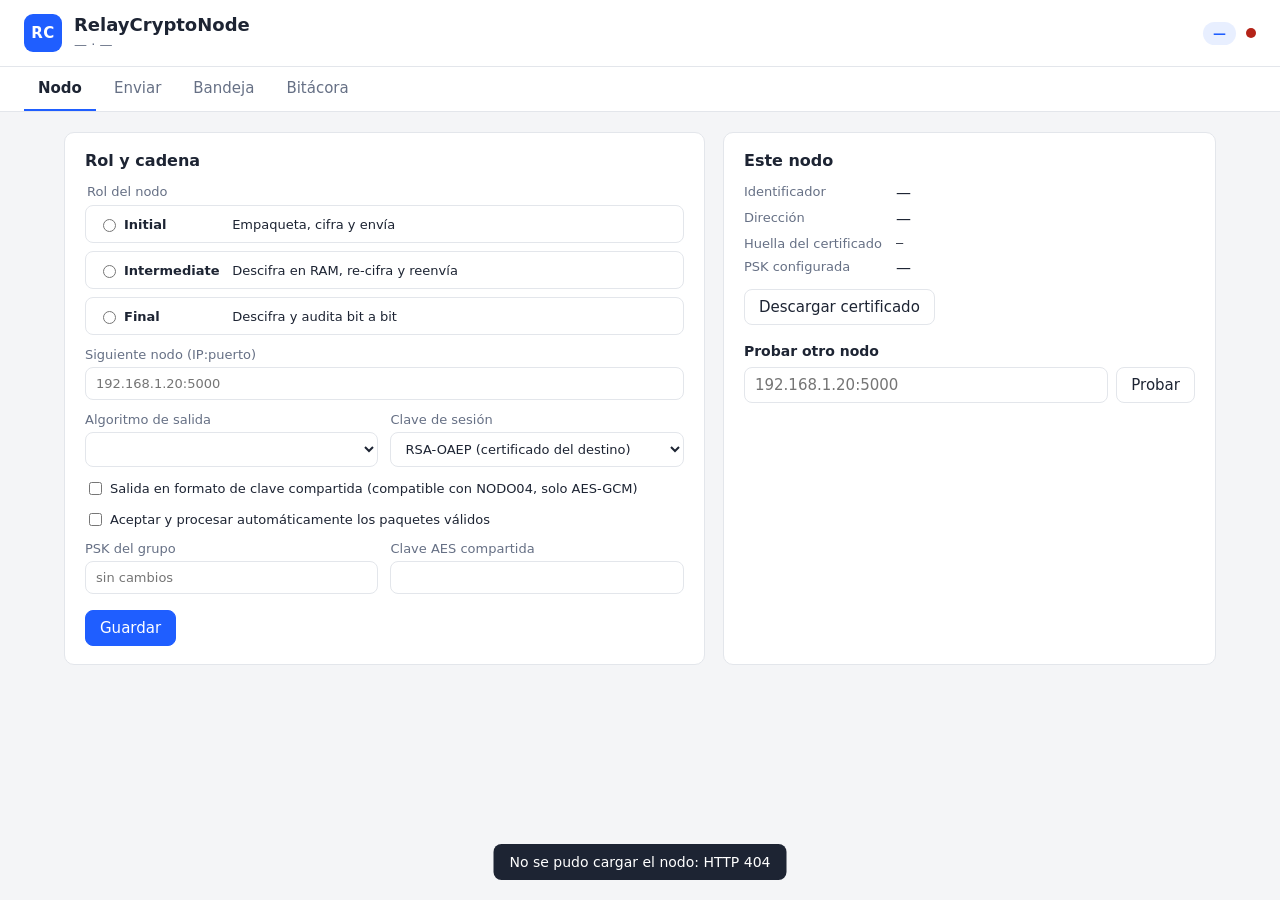
==== src/RelayCryptoNode.WebHost/wwwroot/index.html @ bfd6ceac "WebHost: API REST, panel web y configuración del NODO06 - Endpoints de estado, certificado, recepció" ====
<!DOCTYPE html>
<html lang="es">
<head>
  <meta charset="utf-8">
  <meta name="viewport" content="width=device-width, initial-scale=1">
  <title>RelayCryptoNode</title>
  <link rel="icon" href="data:,">
  <link rel="stylesheet" href="css/app.css">
  <script src="js/app.js" type="module"></script>
</head>
<body>
  <header class="topbar">
    <div class="brand">
      <span class="brand-mark" aria-hidden="true">RC</span>
      <div>
        <h1>RelayCryptoNode</h1>
        <p class="sub"><span id="hdrNode">—</span> · <span id="hdrEndpoint">—</span></p>
      </div>
    </div>
    <div class="status">
      <span id="hdrRole" class="pill">—</span>
      <span id="hdrLive" class="dot" title="Conexión en vivo"></span>
    </div>
  </header>

  <nav class="tabs" aria-label="Secciones">
    <button class="tab is-active" data-view="nodo" type="button">Nodo</button>
    <button class="tab" data-view="enviar" type="button">Enviar</button>
    <button class="tab" data-view="bandeja" type="button">Bandeja <span id="pendingCount" class="count hidden">0</span></button>
    <button class="tab" data-view="bitacora" type="button">Bitácora</button>
  </nav>

  <main>
    <section id="view-nodo" class="view is-active">
      <div class="grid">
        <article class="card">
          <h2>Rol y cadena</h2>
          <form id="configForm" class="form">
            <fieldset class="roles">
              <legend>Rol del nodo</legend>
              <label class="role"><input type="radio" name="role" value="Initial"><span><b>Initial</b> Empaqueta, cifra y envía</span></label>
              <label class="role"><input type="radio" name="role" value="Intermediate"><span><b>Intermediate</b> Descifra en RAM, re-cifra y reenvía</span></label>
              <label class="role"><input type="radio" name="role" value="Final"><span><b>Final</b> Descifra y audita bit a bit</span></label>
            </fieldset>
            <label>Siguiente nodo (IP:puerto)
              <input id="cfgNext" name="nextNodeEndpoint" placeholder="192.168.1.20:5000" autocomplete="off">
            </label>
            <div class="row">
              <label>Algoritmo de salida
                <select id="cfgAlgorithm" name="outgoingAlgorithmCode"></select>
              </label>
              <label>Clave de sesión
                <select id="cfgKeyExchange" name="keyExchange">
                  <option value="RsaOaepSha256">RSA-OAEP (certificado del destino)</option>
                  <option value="PreSharedKey">PSK del grupo</option>
                </select>
              </label>
            </div>
            <label class="check"><input type="checkbox" id="cfgShared" name="sharedKeyFormat"> Salida en formato de clave compartida (compatible con NODO04, solo AES-GCM)</label>
            <label class="check"><input type="checkbox" id="cfgAuto" name="autoProcess"> Aceptar y procesar automáticamente los paquetes válidos</label>
            <div class="row">
              <label>PSK del grupo
                <input id="cfgPsk" type="password" placeholder="sin cambios" autocomplete="new-password">
              </label>
              <label>Clave AES compartida
                <input id="cfgAesKey" autocomplete="off">
              </label>
            </div>
            <div class="actions">
              <button class="btn primary" type="submit">Guardar</button>
              <span id="cfgMsg" class="hint"></span>
            </div>
          </form>
        </article>

        <article class="card">
          <h2>Este nodo</h2>
          <dl class="facts">
            <dt>Identificador</dt><dd id="facNode">—</dd>
            <dt>Dirección</dt><dd id="facEndpoint">—</dd>
            <dt>Huella del certificado</dt><dd id="facThumb" class="mono small">—</dd>
            <dt>PSK configurada</dt><dd id="facPsk">—</dd>
          </dl>
          <div class="actions">
            <a class="btn" href="/api/certificate" download="certificado.pem">Descargar certificado</a>
          </div>
          <h3>Probar otro nodo</h3>
          <form id="pingForm" class="inline">
            <input id="pingUrl" placeholder="192.168.1.20:5000" autocomplete="off">
            <button class="btn" type="submit">Probar</button>
          </form>
          <pre id="pingOut" class="out hidden"></pre>
        </article>
      </div>
    </section>

    <section id="view-enviar" class="view">
      <article class="card narrow">
        <h2>Enviar paquete</h2>
        <form id="emitForm" class="form">
          <label>Destino (IP:puerto)
            <input name="destination" id="emitDest" placeholder="192.168.1.20:5000" autocomplete="off" required>
          </label>
          <div class="row">
            <label>Algoritmo
              <select name="algorithm" id="emitAlgorithm"></select>
            </label>
            <label>Clave de sesión
              <select name="keyExchange" id="emitKey">
                <option value="RsaOaepSha256">RSA-OAEP (certificado del destino)</option>
                <option value="PreSharedKey">PSK del grupo</option>
                <option value="SharedKey">Clave compartida (NODO04, AES-GCM)</option>
              </select>
            </label>
          </div>
          <label>Archivos
            <input type="file" name="files" id="emitFiles" multiple>
          </label>
          <label>O un mensaje de texto
            <textarea name="text" id="emitText" rows="4" placeholder="Escribe el mensaje…"></textarea>
          </label>
          <div class="actions">
            <button class="btn primary" type="submit" id="emitBtn">Cifrar y enviar</button>
            <span id="emitMsg" class="hint"></span>
          </div>
        </form>
        <div id="emitResult" class="result hidden"></div>
      </article>
    </section>

    <section id="view-bandeja" class="view">
      <article class="card">
        <div class="card-head">
          <h2>Bandeja de solicitudes</h2>
          <select id="inboxFilter" aria-label="Filtrar por estado">
            <option value="">Todas</option>
            <option value="Pending">Pendientes</option>
            <option value="Relayed">Reenviadas</option>
            <option value="Audited">Auditadas</option>
            <option value="Rejected">Rechazadas</option>
            <option value="Failed">Fallidas</option>
          </select>
        </div>
        <div class="table-wrap">
          <table class="table">
            <thead>
              <tr><th>Recibido</th><th>Origen</th><th>Algoritmo</th><th>Archivo</th><th>Estado</th><th></th></tr>
            </thead>
            <tbody id="inboxBody"></tbody>
          </table>
        </div>
        <p id="inboxEmpty" class="empty hidden">No hay solicitudes.</p>
      </article>
      <article id="detail" class="card hidden"></article>
    </section>

    <section id="view-bitacora" class="view">
      <article class="card">
        <h2>Bitácora en vivo</h2>
        <ul id="logList" class="log"></ul>
      </article>
    </section>
  </main>

  <div id="toast" class="toast" role="status" aria-live="polite"></div>
</body>
</html>
---- src/RelayCryptoNode.WebHost/wwwroot/css/app.css ----
:root {
  --bg: #f4f5f7;
  --card: #ffffff;
  --ink: #1d2433;
  --muted: #667085;
  --line: #e3e6eb;
  --brand: #1f5eff;
  --brand-ink: #ffffff;
  --ok: #16794c;
  --ok-bg: #e5f4ec;
  --warn: #9a6200;
  --warn-bg: #fdf1dc;
  --bad: #b42318;
  --bad-bg: #fde8e6;
  --info-bg: #e8efff;
  --radius: 10px;
  font-family: "Segoe UI", system-ui, -apple-system, Roboto, Arial, sans-serif;
  color: var(--ink);
  background: var(--bg);
}

* { box-sizing: border-box; }
body { margin: 0; font-size: 15px; }
h1, h2, h3 { margin: 0; }
h1 { font-size: 18px; }
h2 { font-size: 16px; margin-bottom: 14px; }
h3 { font-size: 14px; margin: 18px 0 8px; }

.topbar {
  display: flex; justify-content: space-between; align-items: center;
  padding: 14px 24px; background: var(--card); border-bottom: 1px solid var(--line);
}
.brand { display: flex; gap: 12px; align-items: center; }
.brand-mark {
  width: 38px; height: 38px; border-radius: 9px; display: grid; place-items: center;
  background: var(--brand); color: var(--brand-ink); font-weight: 700; letter-spacing: .5px;
}
.sub { margin: 2px 0 0; color: var(--muted); font-size: 13px; }
.status { display: flex; gap: 10px; align-items: center; }
.pill { padding: 4px 10px; border-radius: 999px; background: var(--info-bg); color: var(--brand); font-size: 13px; font-weight: 600; }
.dot { width: 10px; height: 10px; border-radius: 50%; background: var(--bad); }
.dot.on { background: var(--ok); }

.tabs { display: flex; gap: 4px; padding: 0 24px; background: var(--card); border-bottom: 1px solid var(--line); overflow-x: auto; }
.tab {
  border: 0; background: none; padding: 12px 14px; font: inherit; color: var(--muted);
  border-bottom: 2px solid transparent; cursor: pointer; white-space: nowrap;
}
.tab.is-active { color: var(--ink); border-bottom-color: var(--brand); font-weight: 600; }
.count { display: inline-block; min-width: 20px; padding: 0 6px; border-radius: 999px; background: var(--bad); color: #fff; font-size: 12px; text-align: center; }

main { padding: 20px 24px 40px; max-width: 1200px; margin: 0 auto; }
.view { display: none; }
.view.is-active { display: block; }
.grid { display: grid; grid-template-columns: 1.3fr 1fr; gap: 18px; }
.card { background: var(--card); border: 1px solid var(--line); border-radius: var(--radius); padding: 18px 20px; margin-bottom: 18px; }
.card.narrow { max-width: 720px; }
.card-head { display: flex; justify-content: space-between; align-items: center; margin-bottom: 12px; }
.card-head h2 { margin: 0; }

.form { display: grid; gap: 12px; }
.form label { display: grid; gap: 5px; font-size: 13px; color: var(--muted); }
.row { display: grid; grid-template-columns: 1fr 1fr; gap: 12px; }
input, select, textarea {
  font: inherit; color: var(--ink); padding: 8px 10px; border: 1px solid var(--line); border-radius: 8px; background: #fff; width: 100%;
}
input:focus, select:focus, textarea:focus { outline: 2px solid #c9d7ff; border-color: var(--brand); }
.check { display: flex !important; grid-template-columns: none; align-items: center; gap: 8px; color: var(--ink) !important; }
.check input { width: auto; }
.roles { border: 0; padding: 0; margin: 0; display: grid; gap: 8px; }
.roles legend { font-size: 13px; color: var(--muted); margin-bottom: 6px; }
.role { display: flex !important; align-items: center; gap: 10px; padding: 10px 12px; border: 1px solid var(--line); border-radius: 8px; color: var(--ink) !important; cursor: pointer; }
.role input { width: auto; }
.role b { display: inline-block; min-width: 104px; }
.role:has(input:checked) { border-color: var(--brand); background: var(--info-bg); }

.actions { display: flex; align-items: center; gap: 12px; margin-top: 4px; }
.btn {
  display: inline-flex; align-items: center; justify-content: center; padding: 8px 14px; border-radius: 8px;
  border: 1px solid var(--line); background: #fff; color: var(--ink); font: inherit; cursor: pointer; text-decoration: none;
}
.btn:hover { border-color: #c4cad4; }
.btn.primary { background: var(--brand); border-color: var(--brand); color: var(--brand-ink); }
.btn.small { padding: 4px 10px; font-size: 13px; }
.btn.danger { color: var(--bad); }
.btn[disabled] { opacity: .6; cursor: default; }
.hint { color: var(--muted); font-size: 13px; }
.inline { display: flex; gap: 8px; }

.facts { display: grid; grid-template-columns: auto 1fr; gap: 8px 14px; margin: 0 0 12px; }
.facts dt { color: var(--muted); font-size: 13px; }
.facts dd { margin: 0; word-break: break-all; }
.mono { font-family: Consolas, "Cascadia Mono", monospace; }
.small { font-size: 12px; }
.out { background: #0f172a; color: #d1e4ff; padding: 10px 12px; border-radius: 8px; font-size: 12px; overflow: auto; max-height: 200px; }

.table-wrap { overflow-x: auto; }
.table { width: 100%; border-collapse: collapse; font-size: 14px; }
.table th { text-align: left; color: var(--muted); font-weight: 500; font-size: 12px; padding: 8px; border-bottom: 1px solid var(--line); }
.table td { padding: 10px 8px; border-bottom: 1px solid var(--line); vertical-align: middle; }
.table tr:hover td { background: #fafbfc; }
.badge { display: inline-block; padding: 2px 8px; border-radius: 999px; font-size: 12px; font-weight: 600; }
.badge.Pending { background: var(--warn-bg); color: var(--warn); }
.badge.Accepted, .badge.Relayed { background: var(--info-bg); color: var(--brand); }
.badge.Audited { background: var(--ok-bg); color: var(--ok); }
.badge.Rejected, .badge.Failed { background: var(--bad-bg); color: var(--bad); }
.empty { color: var(--muted); text-align: center; padding: 24px; }

.result { margin-top: 16px; padding: 14px; border-radius: 8px; border: 1px solid var(--line); }
.result.ok { background: var(--ok-bg); border-color: #b9e1cb; }
.result.bad { background: var(--bad-bg); border-color: #f5c2bd; }
.kv { display: grid; grid-template-columns: auto 1fr; gap: 6px 12px; font-size: 13px; }
.kv span:nth-child(odd) { color: var(--muted); }
.kv span:nth-child(even) { word-break: break-all; }

.audit-ok { color: var(--ok); font-weight: 600; }
.audit-bad { color: var(--bad); font-weight: 600; }
.files { list-style: none; padding: 0; margin: 8px 0 0; display: grid; gap: 6px; }
.files li { display: flex; justify-content: space-between; gap: 10px; padding: 8px 10px; border: 1px solid var(--line); border-radius: 8px; font-size: 13px; }

.log { list-style: none; padding: 0; margin: 0; display: grid; gap: 6px; }
.log li { display: grid; grid-template-columns: 90px 1fr; gap: 10px; padding: 8px 10px; border-left: 3px solid var(--line); background: #fafbfc; font-size: 13px; }
.log li.good { border-left-color: var(--ok); }
.log li.bad { border-left-color: var(--bad); }
.log li.info { border-left-color: var(--brand); }
.log time { color: var(--muted); }

.toast {
  position: fixed; bottom: 20px; left: 50%; transform: translateX(-50%) translateY(20px); opacity: 0;
  background: var(--ink); color: #fff; padding: 10px 16px; border-radius: 8px; font-size: 14px; transition: .2s; pointer-events: none; max-width: 90vw;
}
.toast.show { opacity: 1; transform: translateX(-50%) translateY(0); }
.hidden { display: none !important; }

@media (max-width: 820px) {
  .grid, .row { grid-template-columns: 1fr; }
  main { padding: 14px; }
  .topbar, .tabs { padding-left: 14px; padding-right: 14px; }
}
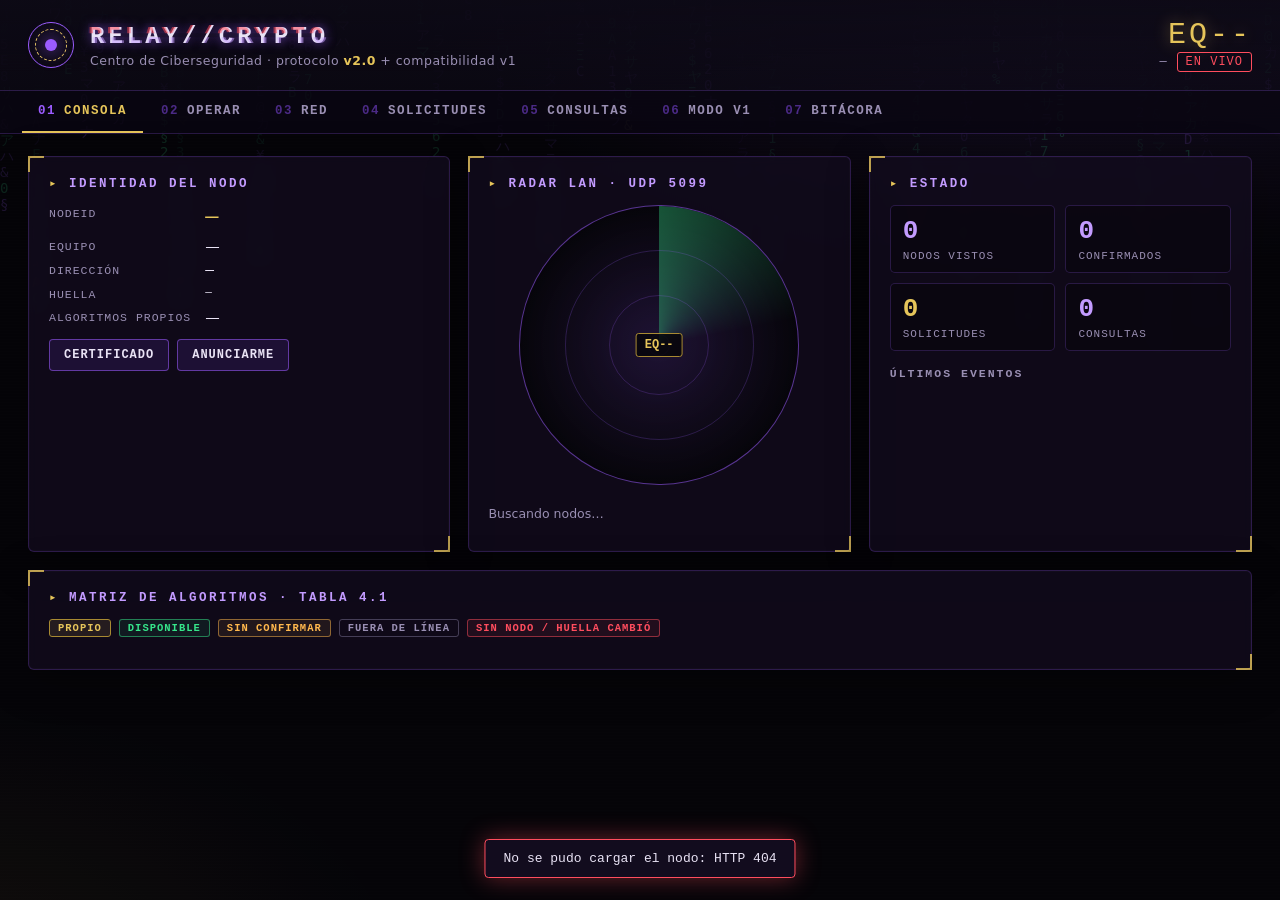
==== commit 52ba2c54: "feat(ui): interfaz nueva estilo película Panel en negro, morado, dorado, verde y rojo: consola con r" ====
--- a/src/RelayCryptoNode.WebHost/wwwroot/index.html
+++ b/src/RelayCryptoNode.WebHost/wwwroot/index.html
@@ -3,164 +3,272 @@
 <head>
   <meta charset="utf-8">
   <meta name="viewport" content="width=device-width, initial-scale=1">
-  <title>RelayCryptoNode</title>
+  <title>RELAY//CRYPTO · Nodo</title>
   <link rel="icon" href="data:,">
   <link rel="stylesheet" href="css/app.css">
   <script src="js/app.js" type="module"></script>
 </head>
 <body>
-  <header class="topbar">
+  <canvas id="rain" class="rain" aria-hidden="true"></canvas>
+  <div class="scanlines" aria-hidden="true"></div>
+
+  <header class="hud">
     <div class="brand">
-      <span class="brand-mark" aria-hidden="true">RC</span>
+      <div class="sigil" aria-hidden="true"><span></span><span></span><span></span></div>
       <div>
-        <h1>RelayCryptoNode</h1>
-        <p class="sub"><span id="hdrNode">—</span> · <span id="hdrEndpoint">—</span></p>
+        <h1 class="glitch" data-text="RELAY//CRYPTO">RELAY//CRYPTO</h1>
+        <p class="tagline">Centro de Ciberseguridad · protocolo <b>v2.0</b> + compatibilidad v1</p>
       </div>
     </div>
-    <div class="status">
-      <span id="hdrRole" class="pill">—</span>
-      <span id="hdrLive" class="dot" title="Conexión en vivo"></span>
+    <div class="ident">
+      <div class="ident-id" id="hdrNode">EQ--</div>
+      <div class="ident-meta"><span id="hdrAddr">—</span><span class="live" id="hdrLive">EN VIVO</span></div>
     </div>
   </header>
 
   <nav class="tabs" aria-label="Secciones">
-    <button class="tab is-active" data-view="nodo" type="button">Nodo</button>
-    <button class="tab" data-view="enviar" type="button">Enviar</button>
-    <button class="tab" data-view="bandeja" type="button">Bandeja <span id="pendingCount" class="count hidden">0</span></button>
-    <button class="tab" data-view="bitacora" type="button">Bitácora</button>
+    <button class="tab is-active" data-view="consola" type="button"><i>01</i>Consola</button>
+    <button class="tab" data-view="operar" type="button"><i>02</i>Operar</button>
+    <button class="tab" data-view="red" type="button"><i>03</i>Red</button>
+    <button class="tab" data-view="solicitudes" type="button"><i>04</i>Solicitudes <b id="badgeSol" class="badge hidden">0</b></button>
+    <button class="tab" data-view="consultas" type="button"><i>05</i>Consultas</button>
+    <button class="tab" data-view="v1" type="button"><i>06</i>Modo v1</button>
+    <button class="tab" data-view="bitacora" type="button"><i>07</i>Bitácora</button>
   </nav>
 
   <main>
-    <section id="view-nodo" class="view is-active">
-      <div class="grid">
-        <article class="card">
-          <h2>Rol y cadena</h2>
-          <form id="configForm" class="form">
-            <fieldset class="roles">
-              <legend>Rol del nodo</legend>
-              <label class="role"><input type="radio" name="role" value="Initial"><span><b>Initial</b> Empaqueta, cifra y envía</span></label>
-              <label class="role"><input type="radio" name="role" value="Intermediate"><span><b>Intermediate</b> Descifra en RAM, re-cifra y reenvía</span></label>
-              <label class="role"><input type="radio" name="role" value="Final"><span><b>Final</b> Descifra y audita bit a bit</span></label>
+    <!-- 01 CONSOLA -->
+    <section id="view-consola" class="view is-active">
+      <div class="grid-3">
+        <article class="panel">
+          <h2 class="ptitle">Identidad del nodo</h2>
+          <dl class="kv">
+            <dt>nodeId</dt><dd id="idNode" class="gold mono big">—</dd>
+            <dt>Equipo</dt><dd id="idTeam">—</dd>
+            <dt>Dirección</dt><dd id="idAddr" class="mono">—</dd>
+            <dt>Huella</dt><dd id="idThumb" class="mono tiny">—</dd>
+            <dt>Algoritmos propios</dt><dd id="idAlgos">—</dd>
+          </dl>
+          <div class="row-actions">
+            <a class="btn" href="/api/certificate" download="certificado.pem">Certificado</a>
+            <button class="btn" id="btnAnnounce" type="button">Anunciarme</button>
+          </div>
+        </article>
+        <article class="panel radar-panel">
+          <h2 class="ptitle">Radar LAN · UDP 5099</h2>
+          <div class="radar" id="radar">
+            <div class="sweep"></div>
+            <div class="ring r1"></div><div class="ring r2"></div><div class="ring r3"></div>
+            <div class="center" id="radarSelf">EQ--</div>
+          </div>
+          <p class="muted small" id="radarInfo">Buscando nodos…</p>
+        </article>
+        <article class="panel">
+          <h2 class="ptitle">Estado</h2>
+          <div class="stats">
+            <div class="stat"><span id="stNodes">0</span><small>nodos vistos</small></div>
+            <div class="stat"><span id="stTrusted">0</span><small>confirmados</small></div>
+            <div class="stat warn"><span id="stPending">0</span><small>solicitudes</small></div>
+            <div class="stat"><span id="stConsultas">0</span><small>consultas</small></div>
+          </div>
+          <h3 class="sub">Últimos eventos</h3>
+          <ul class="mini-log" id="miniLog"></ul>
+        </article>
+      </div>
+      <article class="panel">
+        <h2 class="ptitle">Matriz de algoritmos · tabla 4.1</h2>
+        <div class="legend">
+          <span class="tag local">propio</span><span class="tag ok">disponible</span><span class="tag warn">sin confirmar</span>
+          <span class="tag off">fuera de línea</span><span class="tag bad">sin nodo / huella cambió</span>
+        </div>
+        <div class="algo-grid" id="algoGrid"></div>
+      </article>
+    </section>
+
+    <!-- 02 OPERAR -->
+    <section id="view-operar" class="view">
+      <div class="grid-2">
+        <article class="panel">
+          <h2 class="ptitle">Operación forward</h2>
+          <form id="fwdForm" class="form">
+            <label>Algoritmo
+              <select id="fwdAlgo" name="algorithmCode"></select>
+            </label>
+            <p class="hint" id="fwdOwner">—</p>
+            <div class="seg" role="radiogroup" aria-label="Tipo de entrada">
+              <label><input type="radio" name="inputKind" value="text" checked><span>Texto</span></label>
+              <label><input type="radio" name="inputKind" value="file"><span>Archivo / imagen</span></label>
+            </div>
+            <label id="fwdTextWrap">Mensaje
+              <textarea id="fwdText" rows="4" placeholder="Escribe el mensaje a procesar…"></textarea>
+            </label>
+            <label id="fwdFileWrap" class="hidden">Archivo
+              <input type="file" id="fwdFile">
+            </label>
+            <div id="coverWrap" class="hidden">
+              <label>Imagen portadora (PNG o BMP)
+                <input type="file" id="fwdCover" accept=".png,.bmp,image/png,image/bmp">
+              </label>
+              <label class="check"><input type="checkbox" id="fwdAutoCover" checked> Generar portadora automática si no eliges una</label>
+            </div>
+            <fieldset class="params">
+              <legend>Parámetros públicos</legend>
+              <div id="fwdOptions"></div>
             </fieldset>
+            <fieldset class="params secret">
+              <legend>Secretos <small>(viajan en sobre CC-ENV-1)</small></legend>
+              <div id="fwdSecrets"></div>
+            </fieldset>
+            <div class="row-actions">
+              <button class="btn primary" type="submit" id="fwdBtn">Ejecutar forward</button>
+            </div>
+          </form>
+        </article>
+        <article class="panel">
+          <h2 class="ptitle">Resultado</h2>
+          <div id="fwdResult" class="result empty">Sin operaciones todavía.</div>
+        </article>
+      </div>
+    </section>
+
+    <!-- 03 RED -->
+    <section id="view-red" class="view">
+      <article class="panel">
+        <div class="phead">
+          <h2 class="ptitle">Directorio de nodos</h2>
+          <div class="row-actions">
+            <button class="btn" id="btnScan" type="button">Buscar nodos (escaneo HTTP)</button>
+            <button class="btn" id="btnAnnounce2" type="button">Anunciarme</button>
+          </div>
+        </div>
+        <form id="manualForm" class="inline">
+          <input id="manIp" placeholder="IP (192.168.1.21)" autocomplete="off" required>
+          <input id="manPort" placeholder="Puerto (5001)" inputmode="numeric" autocomplete="off">
+          <button class="btn" type="submit">Alta manual</button>
+        </form>
+        <div class="table-wrap">
+          <table class="table">
+            <thead><tr><th>Nodo</th><th>Dirección</th><th>Algoritmos</th><th>Origen</th><th>Estado</th><th>Huella</th><th></th></tr></thead>
+            <tbody id="dirBody"></tbody>
+          </table>
+        </div>
+        <p class="empty hidden" id="dirEmpty">Aún no hay nodos. Espera un anuncio UDP, escanea o da de alta uno manual.</p>
+      </article>
+    </section>
+
+    <!-- 04 SOLICITUDES -->
+    <section id="view-solicitudes" class="view">
+      <article class="panel">
+        <h2 class="ptitle">Bandeja · Solicitudes</h2>
+        <div class="table-wrap">
+          <table class="table">
+            <thead><tr><th>Recibido</th><th>Origen</th><th>Paquete</th><th>Algoritmo</th><th>Validación</th><th>Estado</th><th></th></tr></thead>
+            <tbody id="solBody"></tbody>
+          </table>
+        </div>
+        <p class="empty hidden" id="solEmpty">No hay solicitudes.</p>
+      </article>
+    </section>
+
+    <!-- 05 CONSULTAS -->
+    <section id="view-consultas" class="view">
+      <article class="panel">
+        <div class="phead">
+          <h2 class="ptitle">Consultas</h2>
+          <form id="importForm" class="inline">
+            <input type="file" id="importFile" accept=".zip">
+            <button class="btn" type="submit">Importar .zip</button>
+          </form>
+        </div>
+        <div class="table-wrap">
+          <table class="table">
+            <thead><tr><th>Fecha</th><th>Origen</th><th>Paquete</th><th>Algoritmo</th><th>Productor</th><th>Nota</th><th></th></tr></thead>
+            <tbody id="conBody"></tbody>
+          </table>
+        </div>
+        <p class="empty hidden" id="conEmpty">No hay consultas.</p>
+      </article>
+    </section>
+
+    <!-- 06 MODO V1 -->
+    <section id="view-v1" class="view">
+      <div class="grid-2">
+        <article class="panel">
+          <h2 class="ptitle">Cadena v1 · rol</h2>
+          <p class="muted small">Formato anterior (NODO04 y contrato de RelayCryptoNode). Escucha también en el puerto 5000.</p>
+          <form id="v1Config" class="form">
+            <div class="seg" role="radiogroup" aria-label="Rol">
+              <label><input type="radio" name="role" value="Initial"><span>Initial</span></label>
+              <label><input type="radio" name="role" value="Intermediate"><span>Intermediate</span></label>
+              <label><input type="radio" name="role" value="Final"><span>Final</span></label>
+            </div>
             <label>Siguiente nodo (IP:puerto)
-              <input id="cfgNext" name="nextNodeEndpoint" placeholder="192.168.1.20:5000" autocomplete="off">
-            </label>
-            <div class="row">
-              <label>Algoritmo de salida
-                <select id="cfgAlgorithm" name="outgoingAlgorithmCode"></select>
-              </label>
+              <input id="v1Next" placeholder="192.168.1.20:5000" autocomplete="off">
+            </label>
+            <div class="row2">
+              <label>Algoritmo de salida <select id="v1Algo"></select></label>
               <label>Clave de sesión
-                <select id="cfgKeyExchange" name="keyExchange">
-                  <option value="RsaOaepSha256">RSA-OAEP (certificado del destino)</option>
+                <select id="v1Key">
+                  <option value="RsaOaepSha256">RSA-OAEP (certificado)</option>
                   <option value="PreSharedKey">PSK del grupo</option>
                 </select>
               </label>
             </div>
-            <label class="check"><input type="checkbox" id="cfgShared" name="sharedKeyFormat"> Salida en formato de clave compartida (compatible con NODO04, solo AES-GCM)</label>
-            <label class="check"><input type="checkbox" id="cfgAuto" name="autoProcess"> Aceptar y procesar automáticamente los paquetes válidos</label>
-            <div class="row">
-              <label>PSK del grupo
-                <input id="cfgPsk" type="password" placeholder="sin cambios" autocomplete="new-password">
+            <label class="check"><input type="checkbox" id="v1Shared"> Salida en clave compartida (NODO04, AES-GCM)</label>
+            <label class="check"><input type="checkbox" id="v1Auto"> Procesar automáticamente lo que llegue</label>
+            <div class="row2">
+              <label>PSK del grupo <input id="v1Psk" type="password" placeholder="sin cambios" autocomplete="new-password"></label>
+              <label>Clave AES compartida <input id="v1Aes" autocomplete="off"></label>
+            </div>
+            <div class="row-actions"><button class="btn primary" type="submit">Guardar</button><span class="hint" id="v1Msg"></span></div>
+          </form>
+        </article>
+        <article class="panel">
+          <h2 class="ptitle">Enviar en formato v1</h2>
+          <form id="v1Emit" class="form">
+            <label>Destino (IP:puerto) <input name="destination" id="v1Dest" placeholder="192.168.1.20:5000" required autocomplete="off"></label>
+            <div class="row2">
+              <label>Algoritmo <select name="algorithm" id="v1EmitAlgo"></select></label>
+              <label>Clave
+                <select name="keyExchange">
+                  <option value="RsaOaepSha256">RSA-OAEP</option>
+                  <option value="PreSharedKey">PSK del grupo</option>
+                  <option value="SharedKey">Clave compartida (NODO04)</option>
+                </select>
               </label>
-              <label>Clave AES compartida
-                <input id="cfgAesKey" autocomplete="off">
-              </label>
-            </div>
-            <div class="actions">
-              <button class="btn primary" type="submit">Guardar</button>
-              <span id="cfgMsg" class="hint"></span>
-            </div>
-          </form>
-        </article>
-
-        <article class="card">
-          <h2>Este nodo</h2>
-          <dl class="facts">
-            <dt>Identificador</dt><dd id="facNode">—</dd>
-            <dt>Dirección</dt><dd id="facEndpoint">—</dd>
-            <dt>Huella del certificado</dt><dd id="facThumb" class="mono small">—</dd>
-            <dt>PSK configurada</dt><dd id="facPsk">—</dd>
-          </dl>
-          <div class="actions">
-            <a class="btn" href="/api/certificate" download="certificado.pem">Descargar certificado</a>
-          </div>
-          <h3>Probar otro nodo</h3>
-          <form id="pingForm" class="inline">
-            <input id="pingUrl" placeholder="192.168.1.20:5000" autocomplete="off">
-            <button class="btn" type="submit">Probar</button>
-          </form>
-          <pre id="pingOut" class="out hidden"></pre>
-        </article>
-      </div>
-    </section>
-
-    <section id="view-enviar" class="view">
-      <article class="card narrow">
-        <h2>Enviar paquete</h2>
-        <form id="emitForm" class="form">
-          <label>Destino (IP:puerto)
-            <input name="destination" id="emitDest" placeholder="192.168.1.20:5000" autocomplete="off" required>
-          </label>
-          <div class="row">
-            <label>Algoritmo
-              <select name="algorithm" id="emitAlgorithm"></select>
-            </label>
-            <label>Clave de sesión
-              <select name="keyExchange" id="emitKey">
-                <option value="RsaOaepSha256">RSA-OAEP (certificado del destino)</option>
-                <option value="PreSharedKey">PSK del grupo</option>
-                <option value="SharedKey">Clave compartida (NODO04, AES-GCM)</option>
-              </select>
-            </label>
-          </div>
-          <label>Archivos
-            <input type="file" name="files" id="emitFiles" multiple>
-          </label>
-          <label>O un mensaje de texto
-            <textarea name="text" id="emitText" rows="4" placeholder="Escribe el mensaje…"></textarea>
-          </label>
-          <div class="actions">
-            <button class="btn primary" type="submit" id="emitBtn">Cifrar y enviar</button>
-            <span id="emitMsg" class="hint"></span>
-          </div>
-        </form>
-        <div id="emitResult" class="result hidden"></div>
-      </article>
-    </section>
-
-    <section id="view-bandeja" class="view">
-      <article class="card">
-        <div class="card-head">
-          <h2>Bandeja de solicitudes</h2>
-          <select id="inboxFilter" aria-label="Filtrar por estado">
-            <option value="">Todas</option>
-            <option value="Pending">Pendientes</option>
-            <option value="Relayed">Reenviadas</option>
-            <option value="Audited">Auditadas</option>
-            <option value="Rejected">Rechazadas</option>
-            <option value="Failed">Fallidas</option>
-          </select>
-        </div>
-        <div class="table-wrap">
-          <table class="table">
-            <thead>
-              <tr><th>Recibido</th><th>Origen</th><th>Algoritmo</th><th>Archivo</th><th>Estado</th><th></th></tr>
-            </thead>
-            <tbody id="inboxBody"></tbody>
-          </table>
-        </div>
-        <p id="inboxEmpty" class="empty hidden">No hay solicitudes.</p>
-      </article>
-      <article id="detail" class="card hidden"></article>
-    </section>
-
+            </div>
+            <label>Archivos <input type="file" name="files" multiple></label>
+            <label>Mensaje <textarea name="text" rows="3"></textarea></label>
+            <div class="row-actions"><button class="btn primary" type="submit">Cifrar y enviar (v1)</button></div>
+          </form>
+          <div id="v1EmitResult" class="result empty">—</div>
+        </article>
+      </div>
+      <article class="panel">
+        <h2 class="ptitle">Bandeja v1</h2>
+        <div class="table-wrap">
+          <table class="table">
+            <thead><tr><th>Recibido</th><th>Origen</th><th>Algoritmo</th><th>Archivo</th><th>Estado</th><th></th></tr></thead>
+            <tbody id="v1Body"></tbody>
+          </table>
+        </div>
+        <p class="empty hidden" id="v1Empty">No hay paquetes v1.</p>
+      </article>
+    </section>
+
+    <!-- 07 BITÁCORA -->
     <section id="view-bitacora" class="view">
-      <article class="card">
-        <h2>Bitácora en vivo</h2>
-        <ul id="logList" class="log"></ul>
+      <article class="panel terminal">
+        <h2 class="ptitle">Bitácora en vivo</h2>
+        <ul class="log" id="logList"></ul>
       </article>
     </section>
   </main>
+
+  <dialog id="modal" class="modal">
+    <div class="modal-head"><h3 id="modalTitle">—</h3><button class="x" id="modalClose" type="button" aria-label="Cerrar">×</button></div>
+    <div id="modalBody" class="modal-body"></div>
+  </dialog>
 
   <div id="toast" class="toast" role="status" aria-live="polite"></div>
 </body>
--- a/src/RelayCryptoNode.WebHost/wwwroot/css/app.css
+++ b/src/RelayCryptoNode.WebHost/wwwroot/css/app.css
@@ -1,139 +1,311 @@
+/* RELAY//CRYPTO — negro, morado, dorado, verde y rojo */
 :root {
-  --bg: #f4f5f7;
-  --card: #ffffff;
-  --ink: #1d2433;
-  --muted: #667085;
-  --line: #e3e6eb;
-  --brand: #1f5eff;
-  --brand-ink: #ffffff;
-  --ok: #16794c;
-  --ok-bg: #e5f4ec;
-  --warn: #9a6200;
-  --warn-bg: #fdf1dc;
-  --bad: #b42318;
-  --bad-bg: #fde8e6;
-  --info-bg: #e8efff;
-  --radius: 10px;
-  font-family: "Segoe UI", system-ui, -apple-system, Roboto, Arial, sans-serif;
-  color: var(--ink);
-  background: var(--bg);
+  --void: #06050a;
+  --deep: #0d0a16;
+  --panel: rgba(18, 12, 30, 0.78);
+  --panel-solid: #120c1e;
+  --line: rgba(155, 92, 255, 0.22);
+  --line-strong: rgba(155, 92, 255, 0.55);
+  --purple: #9b5cff;
+  --purple-hi: #c39bff;
+  --purple-lo: #4b2a86;
+  --gold: #e6c55a;
+  --gold-dim: #a88a32;
+  --green: #36e58a;
+  --red: #ff4d5e;
+  --text: #e9e3f5;
+  --muted: #9a8fb3;
+  --mono: "Cascadia Code", "JetBrains Mono", Consolas, "Courier New", monospace;
+  --sans: "Segoe UI", "Inter", system-ui, sans-serif;
+  color-scheme: dark;
 }
 
 * { box-sizing: border-box; }
-body { margin: 0; font-size: 15px; }
-h1, h2, h3 { margin: 0; }
-h1 { font-size: 18px; }
-h2 { font-size: 16px; margin-bottom: 14px; }
-h3 { font-size: 14px; margin: 18px 0 8px; }
-
-.topbar {
-  display: flex; justify-content: space-between; align-items: center;
-  padding: 14px 24px; background: var(--card); border-bottom: 1px solid var(--line);
-}
-.brand { display: flex; gap: 12px; align-items: center; }
-.brand-mark {
-  width: 38px; height: 38px; border-radius: 9px; display: grid; place-items: center;
-  background: var(--brand); color: var(--brand-ink); font-weight: 700; letter-spacing: .5px;
-}
-.sub { margin: 2px 0 0; color: var(--muted); font-size: 13px; }
-.status { display: flex; gap: 10px; align-items: center; }
-.pill { padding: 4px 10px; border-radius: 999px; background: var(--info-bg); color: var(--brand); font-size: 13px; font-weight: 600; }
-.dot { width: 10px; height: 10px; border-radius: 50%; background: var(--bad); }
-.dot.on { background: var(--ok); }
-
-.tabs { display: flex; gap: 4px; padding: 0 24px; background: var(--card); border-bottom: 1px solid var(--line); overflow-x: auto; }
+html, body { margin: 0; min-height: 100%; }
+body {
+  font-family: var(--sans);
+  color: var(--text);
+  background:
+    radial-gradient(1200px 600px at 85% -10%, rgba(155, 92, 255, 0.18), transparent 60%),
+    radial-gradient(900px 500px at -10% 110%, rgba(230, 197, 90, 0.08), transparent 60%),
+    var(--void);
+  font-size: 14.5px;
+  overflow-x: hidden;
+}
+
+.rain { position: fixed; inset: 0; z-index: 0; opacity: 0.16; pointer-events: none; }
+.scanlines {
+  position: fixed; inset: 0; z-index: 1; pointer-events: none;
+  background: repeating-linear-gradient(to bottom, rgba(255, 255, 255, 0.025) 0, rgba(255, 255, 255, 0.025) 1px, transparent 1px, transparent 3px);
+  mix-blend-mode: overlay;
+}
+header, nav, main, .toast, .modal { position: relative; z-index: 2; }
+
+/* ---------- HUD ---------- */
+.hud {
+  display: flex; justify-content: space-between; align-items: center; gap: 16px;
+  padding: 18px 28px; border-bottom: 1px solid var(--line);
+  background: linear-gradient(180deg, rgba(13, 10, 22, 0.95), rgba(13, 10, 22, 0.7));
+}
+.brand { display: flex; align-items: center; gap: 16px; }
+.sigil { width: 46px; height: 46px; position: relative; }
+.sigil span {
+  position: absolute; inset: 0; border: 1.5px solid var(--purple); border-radius: 50%;
+  animation: spin 9s linear infinite;
+}
+.sigil span:nth-child(2) { inset: 7px; border-color: var(--gold); border-style: dashed; animation-duration: 6s; animation-direction: reverse; }
+.sigil span:nth-child(3) { inset: 17px; background: var(--purple); border: 0; box-shadow: 0 0 18px var(--purple); animation: pulse 2s ease-in-out infinite; }
+@keyframes spin { to { transform: rotate(360deg); } }
+@keyframes pulse { 50% { opacity: 0.45; transform: scale(0.8); } }
+
+h1 { margin: 0; font-family: var(--mono); font-size: 24px; letter-spacing: 4px; color: var(--text); }
+.tagline { margin: 3px 0 0; color: var(--muted); font-size: 12.5px; letter-spacing: 0.5px; }
+.tagline b { color: var(--gold); font-weight: 600; }
+
+.glitch { position: relative; text-shadow: 0 0 12px rgba(155, 92, 255, 0.6); }
+.glitch::before, .glitch::after {
+  content: attr(data-text); position: absolute; left: 0; top: 0; width: 100%; overflow: hidden;
+}
+.glitch::before { color: var(--red); transform: translate(-2px, 0); clip-path: inset(0 0 60% 0); opacity: 0.55; animation: glitch 3.8s infinite steps(1); }
+.glitch::after { color: var(--purple-hi); transform: translate(2px, 0); clip-path: inset(55% 0 0 0); opacity: 0.55; animation: glitch 3.1s infinite steps(1) reverse; }
+@keyframes glitch {
+  0%, 92%, 100% { transform: translate(0, 0); }
+  93% { transform: translate(-3px, 1px); }
+  95% { transform: translate(3px, -1px); }
+  97% { transform: translate(-1px, 2px); }
+}
+
+.ident { text-align: right; }
+.ident-id { font-family: var(--mono); font-size: 30px; color: var(--gold); letter-spacing: 3px; text-shadow: 0 0 16px rgba(230, 197, 90, 0.45); }
+.ident-meta { display: flex; gap: 10px; justify-content: flex-end; align-items: center; color: var(--muted); font-family: var(--mono); font-size: 12px; }
+.live { padding: 2px 8px; border: 1px solid var(--red); color: var(--red); border-radius: 3px; letter-spacing: 1px; }
+.live.on { border-color: var(--green); color: var(--green); box-shadow: 0 0 10px rgba(54, 229, 138, 0.35); }
+
+/* ---------- Tabs ---------- */
+.tabs {
+  display: flex; gap: 2px; padding: 0 22px; overflow-x: auto;
+  border-bottom: 1px solid var(--line); background: rgba(10, 7, 18, 0.85);
+}
 .tab {
-  border: 0; background: none; padding: 12px 14px; font: inherit; color: var(--muted);
-  border-bottom: 2px solid transparent; cursor: pointer; white-space: nowrap;
-}
-.tab.is-active { color: var(--ink); border-bottom-color: var(--brand); font-weight: 600; }
-.count { display: inline-block; min-width: 20px; padding: 0 6px; border-radius: 999px; background: var(--bad); color: #fff; font-size: 12px; text-align: center; }
-
-main { padding: 20px 24px 40px; max-width: 1200px; margin: 0 auto; }
-.view { display: none; }
+  background: none; border: 0; color: var(--muted); padding: 13px 16px; cursor: pointer;
+  font: 600 12.5px var(--mono); letter-spacing: 1.5px; text-transform: uppercase; white-space: nowrap;
+  border-bottom: 2px solid transparent; transition: color .2s, border-color .2s;
+}
+.tab i { font-style: normal; color: var(--purple-lo); margin-right: 8px; }
+.tab:hover { color: var(--text); }
+.tab.is-active { color: var(--gold); border-bottom-color: var(--gold); }
+.tab.is-active i { color: var(--purple); }
+.badge { display: inline-block; min-width: 18px; margin-left: 6px; padding: 0 5px; border-radius: 9px; background: var(--red); color: #fff; font-size: 11px; text-align: center; }
+
+/* ---------- Layout ---------- */
+main { padding: 22px 28px 60px; max-width: 1400px; margin: 0 auto; }
+.view { display: none; animation: enter .35s ease; }
 .view.is-active { display: block; }
-.grid { display: grid; grid-template-columns: 1.3fr 1fr; gap: 18px; }
-.card { background: var(--card); border: 1px solid var(--line); border-radius: var(--radius); padding: 18px 20px; margin-bottom: 18px; }
-.card.narrow { max-width: 720px; }
-.card-head { display: flex; justify-content: space-between; align-items: center; margin-bottom: 12px; }
-.card-head h2 { margin: 0; }
-
+@keyframes enter { from { opacity: 0; transform: translateY(6px); } }
+.grid-3 { display: grid; grid-template-columns: 1.1fr 1fr 1fr; gap: 18px; }
+.grid-2 { display: grid; grid-template-columns: 1.05fr 1fr; gap: 18px; }
+.grid-3 > *, .grid-2 > * { min-width: 0; }
+
+.panel {
+  position: relative; background: var(--panel); border: 1px solid var(--line);
+  border-radius: 6px; padding: 18px 20px; margin-bottom: 18px; backdrop-filter: blur(6px);
+  box-shadow: inset 0 0 0 1px rgba(255, 255, 255, 0.015), 0 10px 40px rgba(0, 0, 0, 0.35);
+}
+.panel::before, .panel::after {
+  content: ""; position: absolute; width: 14px; height: 14px; border-color: var(--gold); border-style: solid; opacity: 0.8;
+}
+.panel::before { top: -1px; left: -1px; border-width: 2px 0 0 2px; }
+.panel::after { bottom: -1px; right: -1px; border-width: 0 2px 2px 0; }
+.ptitle {
+  margin: 0 0 14px; font: 600 12.5px var(--mono); letter-spacing: 2.5px; text-transform: uppercase; color: var(--purple-hi);
+}
+.ptitle::before { content: "▸ "; color: var(--gold); }
+.phead { display: flex; justify-content: space-between; align-items: center; gap: 12px; flex-wrap: wrap; margin-bottom: 12px; }
+.phead .ptitle { margin: 0; }
+.sub { font: 600 11.5px var(--mono); letter-spacing: 2px; color: var(--muted); text-transform: uppercase; margin: 16px 0 8px; }
+
+/* ---------- Text ---------- */
+.mono { font-family: var(--mono); }
+.big { font-size: 22px; }
+.tiny { font-size: 11px; word-break: break-all; }
+.small { font-size: 12.5px; }
+.muted { color: var(--muted); }
+.gold { color: var(--gold); }
+.hint { color: var(--muted); font-size: 12.5px; margin: 0; }
+.kv { display: grid; grid-template-columns: auto minmax(0, 1fr); gap: 8px 14px; margin: 0 0 14px; }
+.kv dt { color: var(--muted); font: 11.5px var(--mono); text-transform: uppercase; letter-spacing: 1px; padding-top: 2px; }
+.kv dd { margin: 0; word-break: break-word; }
+
+/* ---------- Forms ---------- */
 .form { display: grid; gap: 12px; }
-.form label { display: grid; gap: 5px; font-size: 13px; color: var(--muted); }
-.row { display: grid; grid-template-columns: 1fr 1fr; gap: 12px; }
+.form label { display: grid; gap: 6px; font: 11.5px var(--mono); color: var(--muted); letter-spacing: 1px; text-transform: uppercase; }
+.row2 { display: grid; grid-template-columns: 1fr 1fr; gap: 12px; }
 input, select, textarea {
-  font: inherit; color: var(--ink); padding: 8px 10px; border: 1px solid var(--line); border-radius: 8px; background: #fff; width: 100%;
-}
-input:focus, select:focus, textarea:focus { outline: 2px solid #c9d7ff; border-color: var(--brand); }
-.check { display: flex !important; grid-template-columns: none; align-items: center; gap: 8px; color: var(--ink) !important; }
-.check input { width: auto; }
-.roles { border: 0; padding: 0; margin: 0; display: grid; gap: 8px; }
-.roles legend { font-size: 13px; color: var(--muted); margin-bottom: 6px; }
-.role { display: flex !important; align-items: center; gap: 10px; padding: 10px 12px; border: 1px solid var(--line); border-radius: 8px; color: var(--ink) !important; cursor: pointer; }
-.role input { width: auto; }
-.role b { display: inline-block; min-width: 104px; }
-.role:has(input:checked) { border-color: var(--brand); background: var(--info-bg); }
-
-.actions { display: flex; align-items: center; gap: 12px; margin-top: 4px; }
+  font: 14px var(--sans); color: var(--text); background: rgba(6, 5, 10, 0.8);
+  border: 1px solid var(--line); border-radius: 4px; padding: 9px 11px; width: 100%; text-transform: none; letter-spacing: 0;
+}
+textarea { font-family: var(--mono); resize: vertical; }
+input:focus, select:focus, textarea:focus { outline: none; border-color: var(--purple); box-shadow: 0 0 0 3px rgba(155, 92, 255, 0.18); }
+input[type=file] { padding: 7px; }
+input[type=file]::file-selector-button { background: var(--purple-lo); color: var(--text); border: 0; padding: 6px 10px; margin-right: 10px; border-radius: 3px; cursor: pointer; }
+.check { display: flex !important; align-items: center; gap: 9px; text-transform: none !important; letter-spacing: 0 !important; font-family: var(--sans) !important; color: var(--text) !important; font-size: 13.5px !important; }
+.check input { width: auto; accent-color: var(--purple); }
+.params { border: 1px dashed var(--line); border-radius: 4px; padding: 10px 12px 12px; margin: 0; display: grid; gap: 10px; }
+.params legend { font: 11px var(--mono); color: var(--gold); letter-spacing: 1.5px; text-transform: uppercase; padding: 0 6px; }
+.params legend small { color: var(--muted); text-transform: none; letter-spacing: 0; }
+.params.secret { border-color: rgba(255, 77, 94, 0.35); }
+.params.secret legend { color: var(--red); }
+.field-row { display: grid; grid-template-columns: 1fr auto; gap: 8px; align-items: end; }
+.seg { display: flex; gap: 0; border: 1px solid var(--line); border-radius: 4px; overflow: hidden; width: fit-content; }
+.seg label { display: block; cursor: pointer; }
+.seg input { display: none; }
+.seg span { display: block; padding: 8px 14px; font: 12px var(--mono); letter-spacing: 1px; color: var(--muted); text-transform: uppercase; }
+.seg input:checked + span { background: var(--purple-lo); color: var(--gold); }
+.inline { display: flex; gap: 8px; flex-wrap: wrap; margin-bottom: 12px; }
+.inline input { width: auto; flex: 1 1 160px; }
+
+/* ---------- Buttons ---------- */
 .btn {
-  display: inline-flex; align-items: center; justify-content: center; padding: 8px 14px; border-radius: 8px;
-  border: 1px solid var(--line); background: #fff; color: var(--ink); font: inherit; cursor: pointer; text-decoration: none;
-}
-.btn:hover { border-color: #c4cad4; }
-.btn.primary { background: var(--brand); border-color: var(--brand); color: var(--brand-ink); }
-.btn.small { padding: 4px 10px; font-size: 13px; }
-.btn.danger { color: var(--bad); }
-.btn[disabled] { opacity: .6; cursor: default; }
-.hint { color: var(--muted); font-size: 13px; }
-.inline { display: flex; gap: 8px; }
-
-.facts { display: grid; grid-template-columns: auto 1fr; gap: 8px 14px; margin: 0 0 12px; }
-.facts dt { color: var(--muted); font-size: 13px; }
-.facts dd { margin: 0; word-break: break-all; }
-.mono { font-family: Consolas, "Cascadia Mono", monospace; }
-.small { font-size: 12px; }
-.out { background: #0f172a; color: #d1e4ff; padding: 10px 12px; border-radius: 8px; font-size: 12px; overflow: auto; max-height: 200px; }
-
+  display: inline-flex; align-items: center; justify-content: center; gap: 6px;
+  padding: 8px 14px; border-radius: 4px; border: 1px solid var(--line-strong); background: rgba(75, 42, 134, 0.25);
+  color: var(--text); font: 600 12px var(--mono); letter-spacing: 1px; text-transform: uppercase; cursor: pointer; text-decoration: none;
+  transition: background .2s, box-shadow .2s, border-color .2s;
+}
+.btn:hover { background: rgba(155, 92, 255, 0.28); box-shadow: 0 0 14px rgba(155, 92, 255, 0.35); }
+.btn.primary { background: linear-gradient(135deg, var(--purple), #6d34d9); border-color: var(--purple-hi); color: #fff; }
+.btn.primary:hover { box-shadow: 0 0 20px rgba(155, 92, 255, 0.6); }
+.btn.gold { border-color: var(--gold-dim); color: var(--gold); background: rgba(230, 197, 90, 0.08); }
+.btn.gold:hover { box-shadow: 0 0 14px rgba(230, 197, 90, 0.35); }
+.btn.ok { border-color: rgba(54, 229, 138, 0.6); color: var(--green); background: rgba(54, 229, 138, 0.08); }
+.btn.danger { border-color: rgba(255, 77, 94, 0.6); color: var(--red); background: rgba(255, 77, 94, 0.08); }
+.btn.sm { padding: 5px 9px; font-size: 11px; }
+.btn[disabled] { opacity: 0.5; cursor: progress; }
+.row-actions { display: flex; flex-wrap: wrap; gap: 8px; align-items: center; }
+
+/* ---------- Tags ---------- */
+.tag { display: inline-block; padding: 2px 8px; border-radius: 3px; font: 600 10.5px var(--mono); letter-spacing: 1px; text-transform: uppercase; border: 1px solid; }
+.tag.local { color: var(--gold); border-color: var(--gold-dim); background: rgba(230, 197, 90, 0.1); }
+.tag.ok { color: var(--green); border-color: rgba(54, 229, 138, 0.5); background: rgba(54, 229, 138, 0.08); }
+.tag.warn { color: #ffb84d; border-color: rgba(255, 184, 77, 0.5); background: rgba(255, 184, 77, 0.08); }
+.tag.off { color: var(--muted); border-color: rgba(154, 143, 179, 0.4); }
+.tag.bad { color: var(--red); border-color: rgba(255, 77, 94, 0.5); background: rgba(255, 77, 94, 0.08); }
+.tag.purple { color: var(--purple-hi); border-color: var(--line-strong); background: rgba(155, 92, 255, 0.1); }
+.legend { display: flex; flex-wrap: wrap; gap: 8px; margin-bottom: 14px; }
+
+/* ---------- Algorithm grid ---------- */
+.algo-grid { display: grid; grid-template-columns: repeat(auto-fill, minmax(190px, 1fr)); gap: 10px; }
+.algo {
+  border: 1px solid var(--line); border-radius: 5px; padding: 10px 12px; background: rgba(6, 5, 10, 0.55);
+  cursor: pointer; transition: transform .15s, border-color .15s, box-shadow .15s; position: relative; overflow: hidden;
+}
+.algo:hover { transform: translateY(-2px); border-color: var(--purple); box-shadow: 0 6px 20px rgba(155, 92, 255, 0.2); }
+.algo .num { font: 700 20px var(--mono); color: var(--purple-lo); position: absolute; right: 10px; top: 6px; }
+.algo .code { font: 700 13px var(--mono); color: var(--text); letter-spacing: 1px; }
+.algo .name { font-size: 12px; color: var(--muted); margin: 3px 0 8px; min-height: 30px; }
+.algo .owner { font: 11px var(--mono); color: var(--muted); display: flex; justify-content: space-between; align-items: center; }
+.algo.local { border-color: var(--gold-dim); box-shadow: inset 0 0 22px rgba(230, 197, 90, 0.08); }
+.algo.local .num { color: var(--gold-dim); }
+
+/* ---------- Radar ---------- */
+.radar-panel { display: flex; flex-direction: column; }
+.radar {
+  position: relative; aspect-ratio: 1; width: 100%; max-width: 280px; margin: 0 auto 8px; border-radius: 50%;
+  background: radial-gradient(circle, rgba(155, 92, 255, 0.12), rgba(6, 5, 10, 0.9) 70%);
+  border: 1px solid var(--line-strong); overflow: hidden;
+}
+.ring { position: absolute; border: 1px solid var(--line); border-radius: 50%; }
+.r1 { inset: 16%; } .r2 { inset: 32%; } .r3 { inset: 46%; }
+.sweep {
+  position: absolute; inset: 0; border-radius: 50%;
+  background: conic-gradient(from 0deg, rgba(54, 229, 138, 0.35), transparent 22%);
+  animation: spin 4s linear infinite;
+}
+.center {
+  position: absolute; left: 50%; top: 50%; transform: translate(-50%, -50%);
+  font: 700 12px var(--mono); color: var(--gold); padding: 4px 8px; border: 1px solid var(--gold-dim); border-radius: 3px; background: rgba(6, 5, 10, 0.85);
+}
+.blip {
+  position: absolute; transform: translate(-50%, -50%); font: 700 10.5px var(--mono); padding: 2px 6px; border-radius: 3px;
+  background: rgba(6, 5, 10, 0.85); border: 1px solid; white-space: nowrap; cursor: pointer;
+}
+.blip::before { content: ""; position: absolute; left: 50%; top: -9px; width: 6px; height: 6px; margin-left: -3px; border-radius: 50%; background: currentColor; box-shadow: 0 0 10px currentColor; animation: pulse 1.6s infinite; }
+.blip.ok { color: var(--green); border-color: rgba(54, 229, 138, 0.6); }
+.blip.warn { color: #ffb84d; border-color: rgba(255, 184, 77, 0.6); }
+.blip.off { color: var(--muted); border-color: rgba(154, 143, 179, 0.5); }
+.blip.bad { color: var(--red); border-color: rgba(255, 77, 94, 0.6); }
+
+/* ---------- Stats ---------- */
+.stats { display: grid; grid-template-columns: 1fr 1fr; gap: 10px; }
+.stat { border: 1px solid var(--line); border-radius: 5px; padding: 10px 12px; background: rgba(6, 5, 10, 0.5); }
+.stat span { display: block; font: 700 26px var(--mono); color: var(--purple-hi); }
+.stat small { color: var(--muted); font: 11px var(--mono); text-transform: uppercase; letter-spacing: 1px; }
+.stat.warn span { color: var(--gold); }
+
+/* ---------- Tables ---------- */
 .table-wrap { overflow-x: auto; }
-.table { width: 100%; border-collapse: collapse; font-size: 14px; }
-.table th { text-align: left; color: var(--muted); font-weight: 500; font-size: 12px; padding: 8px; border-bottom: 1px solid var(--line); }
+.table { width: 100%; border-collapse: collapse; font-size: 13.5px; }
+.table th { text-align: left; font: 600 11px var(--mono); color: var(--gold); letter-spacing: 1.5px; text-transform: uppercase; padding: 9px 8px; border-bottom: 1px solid var(--line-strong); }
 .table td { padding: 10px 8px; border-bottom: 1px solid var(--line); vertical-align: middle; }
-.table tr:hover td { background: #fafbfc; }
-.badge { display: inline-block; padding: 2px 8px; border-radius: 999px; font-size: 12px; font-weight: 600; }
-.badge.Pending { background: var(--warn-bg); color: var(--warn); }
-.badge.Accepted, .badge.Relayed { background: var(--info-bg); color: var(--brand); }
-.badge.Audited { background: var(--ok-bg); color: var(--ok); }
-.badge.Rejected, .badge.Failed { background: var(--bad-bg); color: var(--bad); }
-.empty { color: var(--muted); text-align: center; padding: 24px; }
-
-.result { margin-top: 16px; padding: 14px; border-radius: 8px; border: 1px solid var(--line); }
-.result.ok { background: var(--ok-bg); border-color: #b9e1cb; }
-.result.bad { background: var(--bad-bg); border-color: #f5c2bd; }
-.kv { display: grid; grid-template-columns: auto 1fr; gap: 6px 12px; font-size: 13px; }
-.kv span:nth-child(odd) { color: var(--muted); }
-.kv span:nth-child(even) { word-break: break-all; }
-
-.audit-ok { color: var(--ok); font-weight: 600; }
-.audit-bad { color: var(--bad); font-weight: 600; }
-.files { list-style: none; padding: 0; margin: 8px 0 0; display: grid; gap: 6px; }
-.files li { display: flex; justify-content: space-between; gap: 10px; padding: 8px 10px; border: 1px solid var(--line); border-radius: 8px; font-size: 13px; }
-
-.log { list-style: none; padding: 0; margin: 0; display: grid; gap: 6px; }
-.log li { display: grid; grid-template-columns: 90px 1fr; gap: 10px; padding: 8px 10px; border-left: 3px solid var(--line); background: #fafbfc; font-size: 13px; }
-.log li.good { border-left-color: var(--ok); }
-.log li.bad { border-left-color: var(--bad); }
-.log li.info { border-left-color: var(--brand); }
-.log time { color: var(--muted); }
+.table tr:hover td { background: rgba(155, 92, 255, 0.06); }
+.table td .row-actions { flex-wrap: nowrap; justify-content: flex-end; }
+.empty { color: var(--muted); text-align: center; padding: 26px; font-family: var(--mono); }
+
+/* ---------- Result ---------- */
+.result { border: 1px solid var(--line); border-radius: 5px; padding: 14px; background: rgba(6, 5, 10, 0.55); }
+.result.empty { color: var(--muted); font-family: var(--mono); }
+.result.ok { border-color: rgba(54, 229, 138, 0.5); box-shadow: inset 0 0 30px rgba(54, 229, 138, 0.06); }
+.result.bad { border-color: rgba(255, 77, 94, 0.55); box-shadow: inset 0 0 30px rgba(255, 77, 94, 0.07); color: var(--red); }
+.result h4 { margin: 0 0 10px; font: 700 13px var(--mono); letter-spacing: 1.5px; text-transform: uppercase; }
+.result.ok h4 { color: var(--green); }
+.preview { margin-top: 10px; padding: 10px; border-left: 3px solid var(--gold); background: rgba(230, 197, 90, 0.06); font-family: var(--mono); white-space: pre-wrap; word-break: break-word; }
+.stego { max-width: 100%; max-height: 220px; image-rendering: pixelated; border: 1px solid var(--line); border-radius: 4px; margin-top: 10px; display: block; }
+
+/* ---------- Logs ---------- */
+.mini-log, .log { list-style: none; padding: 0; margin: 0; font-family: var(--mono); font-size: 12.5px; }
+.mini-log li { padding: 5px 0; border-bottom: 1px dashed var(--line); color: var(--muted); overflow: hidden; text-overflow: ellipsis; white-space: nowrap; }
+.terminal { background: rgba(4, 3, 8, 0.9); }
+.log { max-height: 66vh; overflow-y: auto; }
+.log li { display: grid; grid-template-columns: 82px 1fr; gap: 12px; padding: 5px 0; border-bottom: 1px solid rgba(155, 92, 255, 0.08); }
+.log time { color: var(--purple); }
+.log .good { color: var(--green); }
+.log .bad { color: var(--red); }
+.log .info { color: var(--text); }
+.log .gold { color: var(--gold); }
+.log li.typing span::after { content: "▌"; color: var(--gold); animation: blink 1s steps(1) infinite; }
+@keyframes blink { 50% { opacity: 0; } }
+
+/* ---------- Modal & toast ---------- */
+.modal {
+  width: min(760px, 92vw); border: 1px solid var(--line-strong); border-radius: 6px; padding: 0;
+  background: var(--panel-solid); color: var(--text); box-shadow: 0 0 60px rgba(155, 92, 255, 0.35);
+}
+.modal::backdrop { background: rgba(3, 2, 6, 0.75); backdrop-filter: blur(3px); }
+.modal-head { display: flex; justify-content: space-between; align-items: center; padding: 12px 16px; border-bottom: 1px solid var(--line); }
+.modal-head h3 { margin: 0; font: 700 13px var(--mono); letter-spacing: 2px; text-transform: uppercase; color: var(--gold); }
+.x { background: none; border: 0; color: var(--muted); font-size: 24px; cursor: pointer; }
+.modal-body { padding: 16px; max-height: 72vh; overflow: auto; }
+.modal-body pre { margin: 0; font: 12px var(--mono); white-space: pre-wrap; word-break: break-all; color: var(--purple-hi); }
+.thumb { font: 700 13px var(--mono); color: var(--gold); word-break: break-all; padding: 10px; border: 1px dashed var(--gold-dim); border-radius: 4px; margin: 10px 0; }
 
 .toast {
-  position: fixed; bottom: 20px; left: 50%; transform: translateX(-50%) translateY(20px); opacity: 0;
-  background: var(--ink); color: #fff; padding: 10px 16px; border-radius: 8px; font-size: 14px; transition: .2s; pointer-events: none; max-width: 90vw;
-}
-.toast.show { opacity: 1; transform: translateX(-50%) translateY(0); }
+  position: fixed; bottom: 22px; left: 50%; transform: translate(-50%, 20px); opacity: 0; z-index: 10;
+  background: var(--panel-solid); border: 1px solid var(--purple); color: var(--text); padding: 11px 18px; border-radius: 4px;
+  font: 13px var(--mono); box-shadow: 0 0 24px rgba(155, 92, 255, 0.4); transition: .25s; pointer-events: none; max-width: 92vw;
+}
+.toast.show { opacity: 1; transform: translate(-50%, 0); }
+.toast.bad { border-color: var(--red); box-shadow: 0 0 24px rgba(255, 77, 94, 0.4); }
+.toast.ok { border-color: var(--green); box-shadow: 0 0 24px rgba(54, 229, 138, 0.35); }
 .hidden { display: none !important; }
 
-@media (max-width: 820px) {
-  .grid, .row { grid-template-columns: 1fr; }
+@media (max-width: 1100px) { .grid-3 { grid-template-columns: 1fr 1fr; } .grid-3 > :first-child { grid-column: 1 / -1; } }
+@media (max-width: 760px) {
+  .grid-3, .grid-2, .row2 { grid-template-columns: minmax(0, 1fr); }
+  .grid-3 > :first-child { grid-column: auto; }
+  .kv { grid-template-columns: minmax(0, 1fr); gap: 2px 0; }
+  .kv dd { margin-bottom: 8px; }
+  .hud { flex-direction: column; align-items: flex-start; padding: 14px; }
+  .ident { text-align: left; } .ident-meta { justify-content: flex-start; }
   main { padding: 14px; }
-  .topbar, .tabs { padding-left: 14px; padding-right: 14px; }
-}
+  h1 { font-size: 19px; }
+}
+@media (prefers-reduced-motion: reduce) { *, *::before, *::after { animation: none !important; transition: none !important; } }
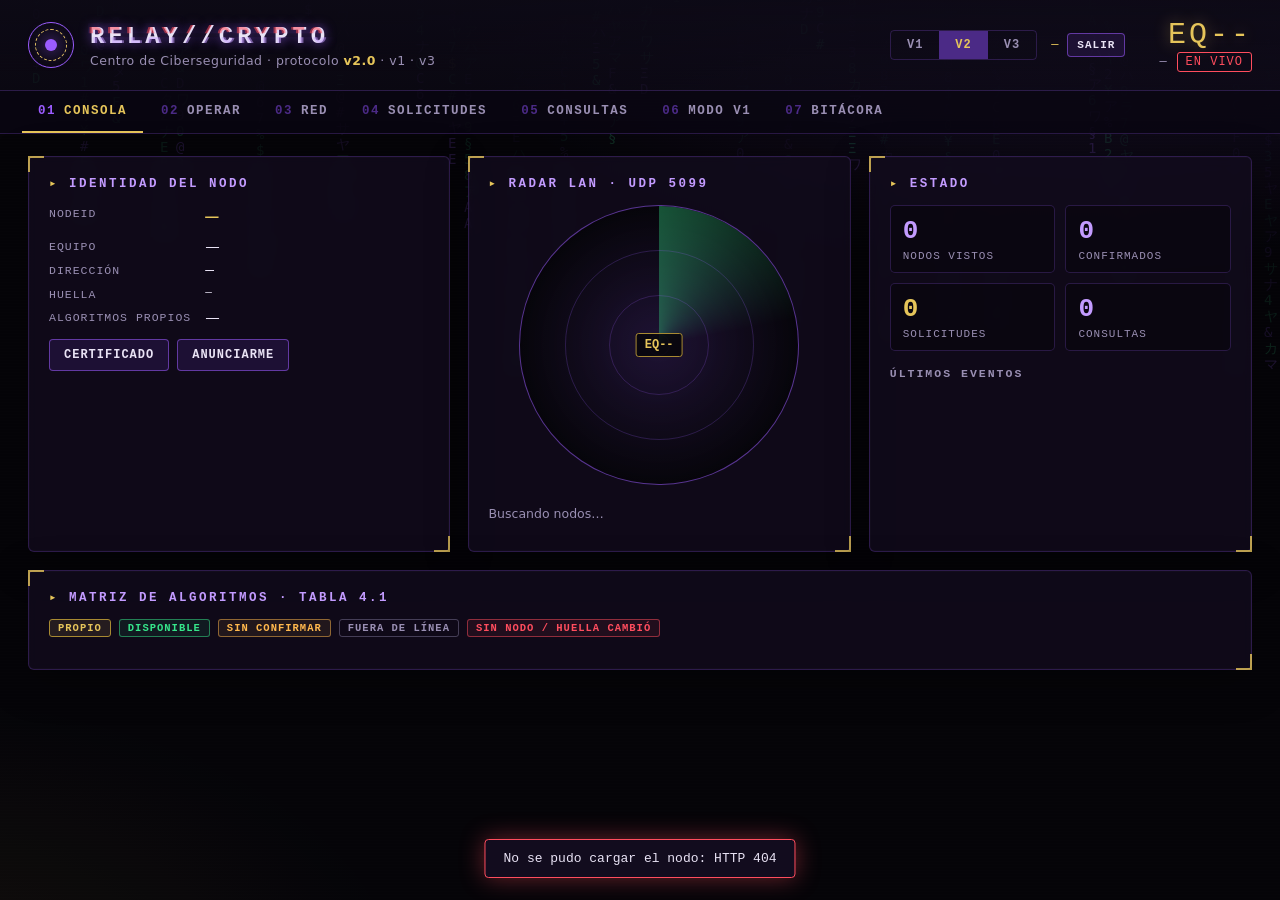
==== commit 0d9723bc: "feat: modo v3 con los 21 algoritmos locales, login y escaneo automático - Selector de versión v1 / v" ====
--- a/src/RelayCryptoNode.WebHost/wwwroot/index.html
+++ b/src/RelayCryptoNode.WebHost/wwwroot/index.html
@@ -17,8 +17,16 @@
       <div class="sigil" aria-hidden="true"><span></span><span></span><span></span></div>
       <div>
         <h1 class="glitch" data-text="RELAY//CRYPTO">RELAY//CRYPTO</h1>
-        <p class="tagline">Centro de Ciberseguridad · protocolo <b>v2.0</b> + compatibilidad v1</p>
-      </div>
+        <p class="tagline">Centro de Ciberseguridad · protocolo <b id="hdrProto">v2.0</b> · v1 · v3</p>
+      </div>
+    </div>
+    <div class="hud-controls">
+      <div class="seg mode-seg" role="radiogroup" aria-label="Versión del protocolo">
+        <label title="Formato anterior (NODO04)"><input type="radio" name="protoMode" value="v1"><span>v1</span></label>
+        <label title="Estándar: cada algoritmo lo ejecuta su equipo dueño"><input type="radio" name="protoMode" value="v2" checked><span>v2</span></label>
+        <label title="Los 21 algoritmos se cifran y descifran en este nodo"><input type="radio" name="protoMode" value="v3"><span>v3</span></label>
+      </div>
+      <div class="user-box"><span id="hdrUser">—</span><button class="btn sm" id="btnLogout" type="button">Salir</button></div>
     </div>
     <div class="ident">
       <div class="ident-id" id="hdrNode">EQ--</div>
@@ -87,6 +95,7 @@
 
     <!-- 02 OPERAR -->
     <section id="view-operar" class="view">
+      <p class="mode-banner" id="modeBanner"></p>
       <div class="grid-2">
         <article class="panel">
           <h2 class="ptitle">Operación forward</h2>
@@ -152,7 +161,8 @@
             <tbody id="dirBody"></tbody>
           </table>
         </div>
-        <p class="empty hidden" id="dirEmpty">Aún no hay nodos. Espera un anuncio UDP, escanea o da de alta uno manual.</p>
+        <p class="hint" id="scanInfo">Escaneo automático cada 30 s.</p>
+        <p class="empty hidden" id="dirEmpty">Aún no hay nodos. El escaneo automático corre cada 30 s; también puedes darlo de alta a mano.</p>
       </article>
     </section>
 
--- a/src/RelayCryptoNode.WebHost/wwwroot/css/app.css
+++ b/src/RelayCryptoNode.WebHost/wwwroot/css/app.css
@@ -309,3 +309,23 @@
   h1 { font-size: 19px; }
 }
 @media (prefers-reduced-motion: reduce) { *, *::before, *::after { animation: none !important; transition: none !important; } }
+
+/* ---------- selector de versión, usuario y login ---------- */
+.hud-controls { display: flex; align-items: center; gap: 14px; margin-left: auto; margin-right: 18px; flex-wrap: wrap; }
+.mode-seg span { padding: 7px 16px; font-weight: 700; }
+.mode-seg input[value="v1"]:checked + span { background: #2a2333; color: var(--muted); }
+.mode-seg input[value="v2"]:checked + span { background: var(--purple-lo); color: var(--gold); }
+.mode-seg input[value="v3"]:checked + span { background: #0f3d27; color: var(--green); box-shadow: inset 0 0 12px rgba(54, 229, 138, .35); }
+.user-box { display: flex; align-items: center; gap: 8px; font: 12px var(--mono); color: var(--gold); letter-spacing: 1px; text-transform: uppercase; }
+.mode-banner { margin: 0 0 14px; padding: 10px 14px; border: 1px solid var(--line); border-left: 3px solid var(--gold); font: 12px var(--mono); color: var(--muted); }
+.mode-banner b { color: var(--gold); }
+.mode-banner.v3 { border-left-color: var(--green); }
+.mode-banner.v3 b { color: var(--green); }
+
+.login-wrap { min-height: 100vh; display: grid; place-items: center; padding: 24px; position: relative; z-index: 2; }
+.login-card { width: min(420px, 100%); }
+.login-card h1 { margin: 6px 0 2px; }
+.login-card .form { margin-top: 18px; }
+.login-card .btn { width: 100%; justify-content: center; }
+.login-error { min-height: 20px; color: var(--red); font: 13px var(--mono); }
+@media (max-width: 760px) { .hud-controls { order: 3; margin: 10px 0 0; width: 100%; } }
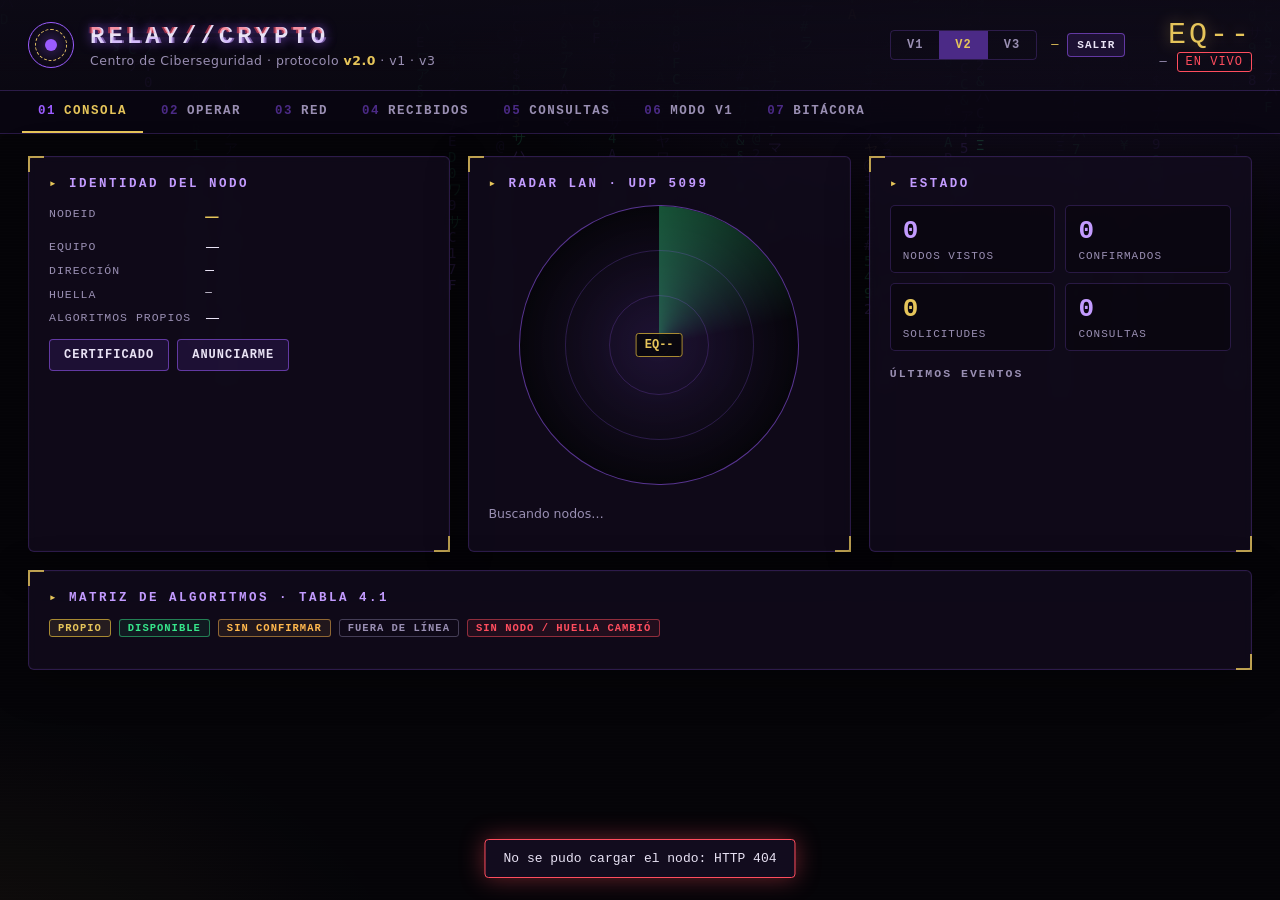
==== commit 1ddda266: "feat: bandeja de recibidos, candado de requestId y login animado - Candado en la bandeja: cerrado ex" ====
--- a/src/RelayCryptoNode.WebHost/wwwroot/index.html
+++ b/src/RelayCryptoNode.WebHost/wwwroot/index.html
@@ -38,7 +38,7 @@
     <button class="tab is-active" data-view="consola" type="button"><i>01</i>Consola</button>
     <button class="tab" data-view="operar" type="button"><i>02</i>Operar</button>
     <button class="tab" data-view="red" type="button"><i>03</i>Red</button>
-    <button class="tab" data-view="solicitudes" type="button"><i>04</i>Solicitudes <b id="badgeSol" class="badge hidden">0</b></button>
+    <button class="tab" data-view="solicitudes" type="button"><i>04</i>Recibidos <b id="badgeSol" class="badge hidden">0</b></button>
     <button class="tab" data-view="consultas" type="button"><i>05</i>Consultas</button>
     <button class="tab" data-view="v1" type="button"><i>06</i>Modo v1</button>
     <button class="tab" data-view="bitacora" type="button"><i>07</i>Bitácora</button>
@@ -168,15 +168,58 @@
 
     <!-- 04 SOLICITUDES -->
     <section id="view-solicitudes" class="view">
-      <article class="panel">
-        <h2 class="ptitle">Bandeja · Solicitudes</h2>
+      <div class="inbox-head panel">
+        <div>
+          <h2 class="ptitle">Bandeja de recibidos</h2>
+          <p class="hint">Los otros nodos te mandan a <b class="gold mono" id="inboxUrl">—</b> (v2.0 y formato anterior).</p>
+          <button class="lock-toggle is-locked" id="lockReq" type="button" aria-pressed="true" title="Clic para abrir o cerrar">
+            <svg class="lock-icon" viewBox="0 0 40 48" aria-hidden="true">
+              <path class="shackle" d="M11 22 V14 a9 9 0 0 1 18 0 V22" fill="none" stroke-width="4" stroke-linecap="round"/>
+              <rect class="body" x="5" y="21" width="30" height="24" rx="4"/>
+              <circle class="hole" cx="20" cy="31" r="3"/><rect class="hole" x="18.6" y="32" width="2.8" height="7" rx="1.2"/>
+            </svg>
+            <span class="lock-text"><b id="lockTitle">requestId obligatorio</b><small id="lockSub">Se rechazan los paquetes sin requestId</small></span>
+          </button>
+        </div>
+        <div class="stats inbox-stats">
+          <div class="stat"><span id="inPending">0</span><small>Pendientes</small></div>
+          <div class="stat"><span id="inAccepted">0</span><small>Aceptados</small></div>
+          <div class="stat bad"><span id="inRefused">0</span><small>Rechazados</small></div>
+          <div class="stat"><span id="inV1">0</span><small>Formato v1</small></div>
+        </div>
+      </div>
+      <article class="panel">
+        <h2 class="ptitle">Paquetes v2.0</h2>
         <div class="table-wrap">
           <table class="table">
             <thead><tr><th>Recibido</th><th>Origen</th><th>Paquete</th><th>Algoritmo</th><th>Validación</th><th>Estado</th><th></th></tr></thead>
             <tbody id="solBody"></tbody>
           </table>
         </div>
-        <p class="empty hidden" id="solEmpty">No hay solicitudes.</p>
+        <p class="empty hidden" id="solEmpty">Todavía no llega nada. Pásales tu IP y puerto a los demás equipos.</p>
+      </article>
+      <article class="panel">
+        <h2 class="ptitle">Rechazados <span class="hint">(llegaron pero no pasaron la validación)</span></h2>
+        <div class="table-wrap">
+          <table class="table">
+            <thead><tr><th>Hora</th><th>Desde</th><th>Archivo</th><th>Algoritmo</th><th>Error</th><th>Motivo</th></tr></thead>
+            <tbody id="refBody"></tbody>
+          </table>
+        </div>
+        <p class="empty hidden" id="refEmpty">Ningún paquete rechazado.</p>
+      </article>
+      <article class="panel">
+        <div class="phead">
+          <h2 class="ptitle">Formato anterior (v1)</h2>
+          <button class="btn sm" type="button" id="goV1">Abrir Modo v1</button>
+        </div>
+        <div class="table-wrap">
+          <table class="table">
+            <thead><tr><th>Recibido</th><th>Desde</th><th>Algoritmo</th><th>Archivo</th><th>Estado</th></tr></thead>
+            <tbody id="inV1Body"></tbody>
+          </table>
+        </div>
+        <p class="empty hidden" id="inV1Empty">No han llegado paquetes v1.</p>
       </article>
     </section>
 
--- a/src/RelayCryptoNode.WebHost/wwwroot/css/app.css
+++ b/src/RelayCryptoNode.WebHost/wwwroot/css/app.css
@@ -322,10 +322,33 @@
 .mode-banner.v3 { border-left-color: var(--green); }
 .mode-banner.v3 b { color: var(--green); }
 
-.login-wrap { min-height: 100vh; display: grid; place-items: center; padding: 24px; position: relative; z-index: 2; }
-.login-card { width: min(420px, 100%); }
-.login-card h1 { margin: 6px 0 2px; }
-.login-card .form { margin-top: 18px; }
-.login-card .btn { width: 100%; justify-content: center; }
-.login-error { min-height: 20px; color: var(--red); font: 13px var(--mono); }
 @media (max-width: 760px) { .hud-controls { order: 3; margin: 10px 0 0; width: 100%; } }
+
+/* ---------- bandeja de recibidos ---------- */
+.inbox-head { display: flex; justify-content: space-between; align-items: center; gap: 18px; flex-wrap: wrap; margin-bottom: 18px; }
+.inbox-stats { grid-template-columns: repeat(4, minmax(110px, 1fr)); min-width: min(520px, 100%); }
+.stat.bad span { color: var(--red); }
+.row-bad td { background: rgba(255, 77, 94, .04); }
+#view-solicitudes > .panel + .panel { margin-top: 18px; }
+
+/* ---------- candado de requestId ---------- */
+.lock-toggle { margin-top: 12px; display: inline-flex; align-items: center; gap: 12px; padding: 10px 16px 10px 12px; cursor: pointer;
+  background: rgba(6, 5, 10, .6); border: 1px solid var(--gold); border-radius: 6px; color: var(--text); text-align: left;
+  transition: border-color .3s, box-shadow .3s; }
+.lock-toggle:hover { box-shadow: 0 0 18px rgba(230, 197, 90, .25); }
+.lock-toggle:focus-visible { outline: 2px solid var(--purple-hi); outline-offset: 3px; }
+.lock-icon { width: 30px; height: 36px; flex: none; overflow: visible; }
+.lock-icon .shackle { stroke: var(--gold); transform-origin: 29px 22px; transition: transform .45s cubic-bezier(.3, 1.6, .5, 1), stroke .3s; }
+.lock-icon .body { fill: var(--gold); transition: fill .3s; }
+.lock-icon .hole { fill: #0b0812; }
+.lock-text { display: grid; gap: 2px; }
+.lock-text b { font: 700 12px var(--mono); letter-spacing: 2px; text-transform: uppercase; color: var(--gold); transition: color .3s; }
+.lock-text small { font: 11px var(--mono); color: var(--muted); }
+.lock-toggle.is-open { border-color: var(--green); }
+.lock-toggle.is-open:hover { box-shadow: 0 0 18px rgba(54, 229, 138, .25); }
+.lock-toggle.is-open .shackle { stroke: var(--green); transform: translateY(-7px) rotate(-28deg); }
+.lock-toggle.is-open .body { fill: var(--green); }
+.lock-toggle.is-open .lock-text b { color: var(--green); }
+.lock-toggle.turning .lock-icon { animation: lock-jolt .45s; }
+@keyframes lock-jolt { 30% { transform: rotate(-10deg); } 60% { transform: rotate(7deg); } }
+@media (prefers-reduced-motion: reduce) { .lock-icon .shackle { transition: none; } .lock-toggle.turning .lock-icon { animation: none; } }
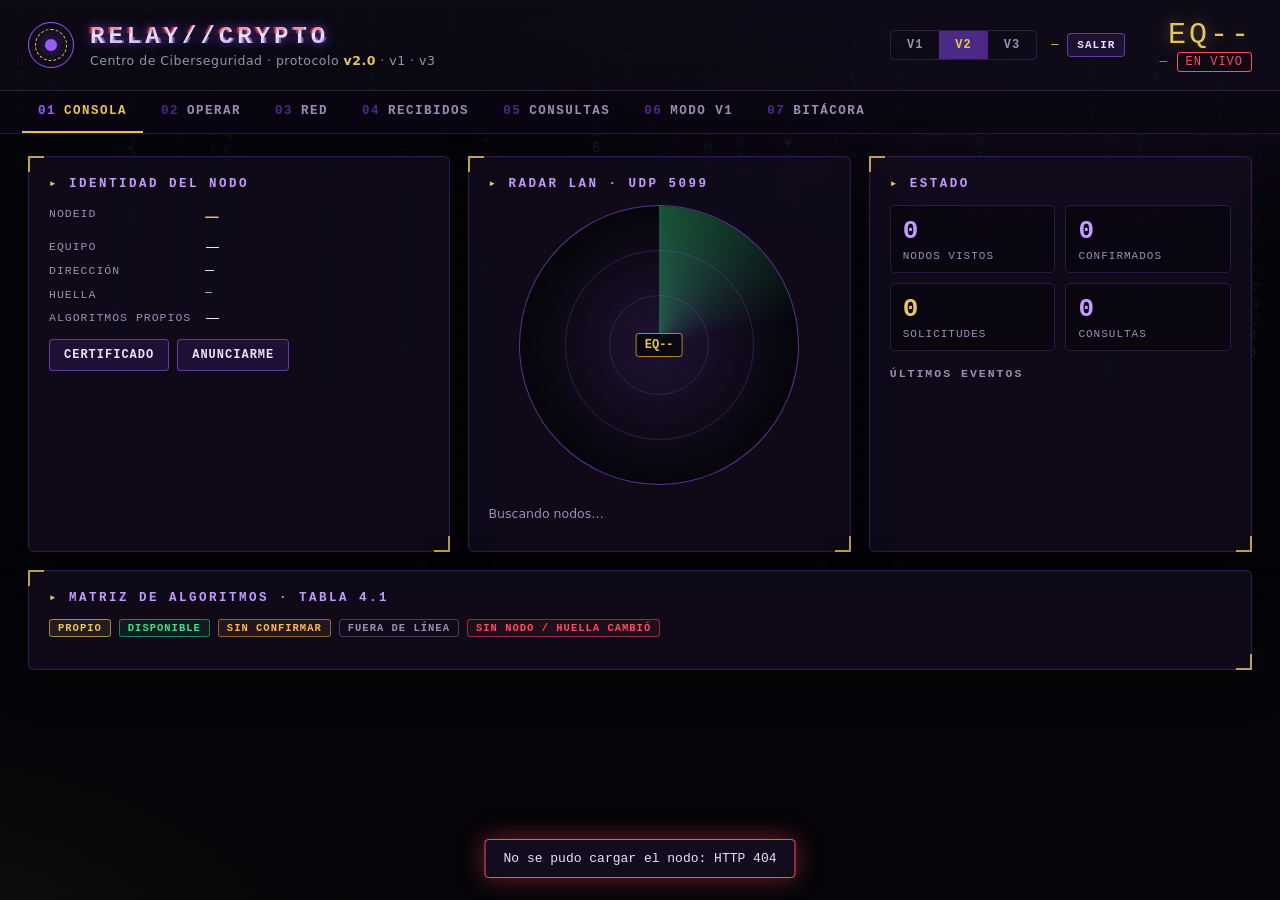
==== commit b3c9908d: "feat: borrar recibidos y consultas de la vista con histórico - X en cada fila de Recibidos y Consult" ====
--- a/src/RelayCryptoNode.WebHost/wwwroot/index.html
+++ b/src/RelayCryptoNode.WebHost/wwwroot/index.html
@@ -189,7 +189,10 @@
         </div>
       </div>
       <article class="panel">
-        <h2 class="ptitle">Paquetes v2.0</h2>
+        <div class="phead">
+          <h2 class="ptitle">Paquetes v2.0</h2>
+          <button class="btn sm danger" type="button" id="clearInbox" title="Quita de la bandeja los paquetes v2.0 y los rechazados; todo queda en el Histórico (07 Bitácora)">Borrar recibidos</button>
+        </div>
         <div class="table-wrap">
           <table class="table">
             <thead><tr><th>Recibido</th><th>Origen</th><th>Paquete</th><th>Algoritmo</th><th>Validación</th><th>Estado</th><th></th></tr></thead>
@@ -315,6 +318,19 @@
         <h2 class="ptitle">Bitácora en vivo</h2>
         <ul class="log" id="logList"></ul>
       </article>
+      <article class="panel">
+        <div class="phead">
+          <h2 class="ptitle">Histórico <span class="hint">(todo lo recibido y generado; lo borrado de la vista se queda aquí)</span></h2>
+          <button class="btn sm" type="button" id="histReload">Actualizar</button>
+        </div>
+        <div class="table-wrap">
+          <table class="table">
+            <thead><tr><th>Fecha</th><th>Tipo</th><th>Paquete</th><th>Algoritmo</th><th>Emisor</th><th>Estado</th><th></th></tr></thead>
+            <tbody id="histBody"></tbody>
+          </table>
+        </div>
+        <p class="empty hidden" id="histEmpty">El histórico está vacío.</p>
+      </article>
     </section>
   </main>
 
--- a/src/RelayCryptoNode.WebHost/wwwroot/css/app.css
+++ b/src/RelayCryptoNode.WebHost/wwwroot/css/app.css
@@ -352,3 +352,7 @@
 .lock-toggle.turning .lock-icon { animation: lock-jolt .45s; }
 @keyframes lock-jolt { 30% { transform: rotate(-10deg); } 60% { transform: rotate(7deg); } }
 @media (prefers-reduced-motion: reduce) { .lock-icon .shackle { transition: none; } .lock-toggle.turning .lock-icon { animation: none; } }
+
+/* Quitar de la vista (la fila se queda en el histórico) */
+.btn.x-del { min-width: 28px; font-size: 15px; line-height: 1; padding: 3px 8px; }
+.table tr.row-muted td { opacity: 0.55; }
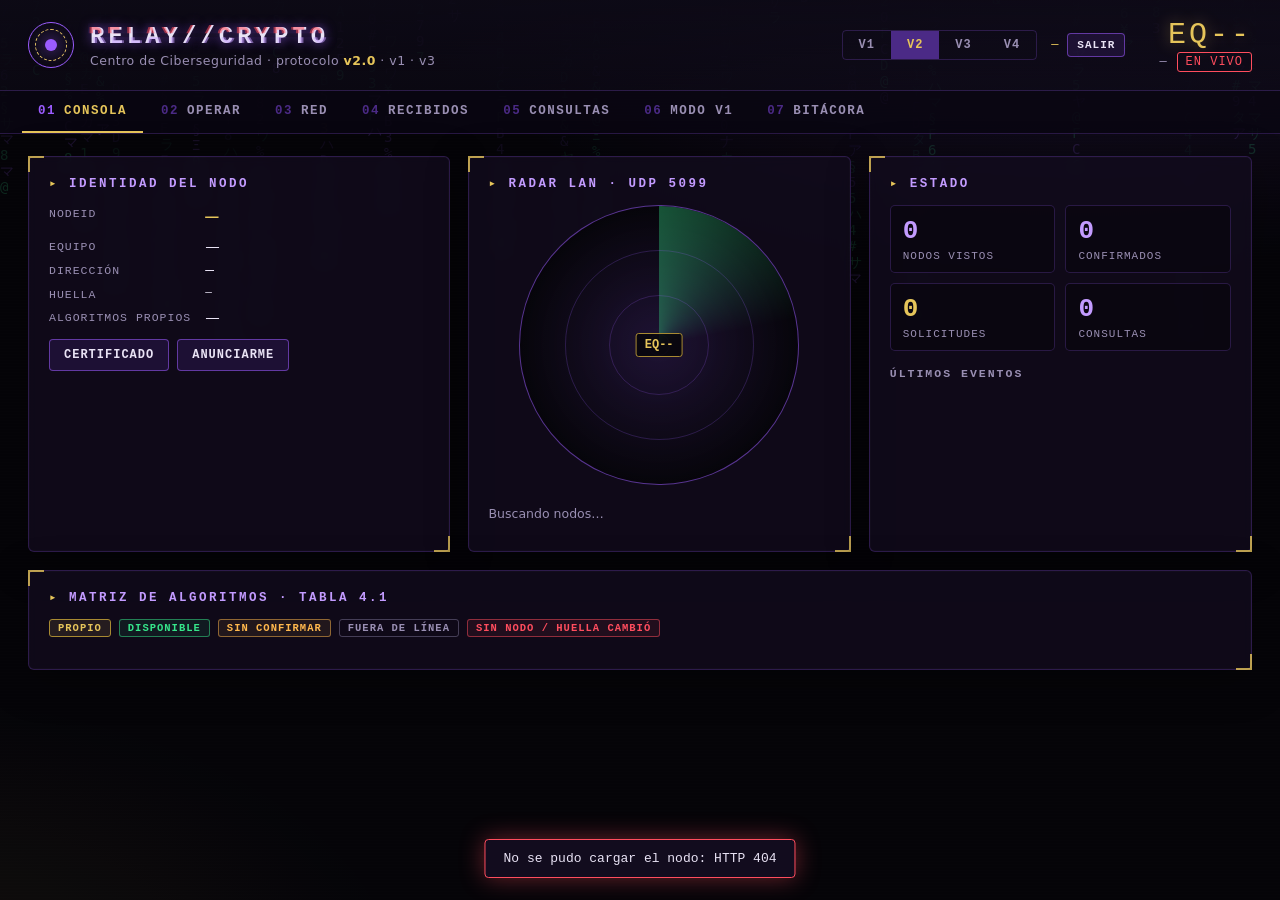
==== commit e30b86c5: "feat: modo v4 y bitácora de conexiones entrantes - Modo v4 (nuevo botón V4): todo lo de v3 y además " ====
--- a/src/RelayCryptoNode.WebHost/wwwroot/index.html
+++ b/src/RelayCryptoNode.WebHost/wwwroot/index.html
@@ -25,6 +25,7 @@
         <label title="Formato anterior (NODO04)"><input type="radio" name="protoMode" value="v1"><span>v1</span></label>
         <label title="Estándar: cada algoritmo lo ejecuta su equipo dueño"><input type="radio" name="protoMode" value="v2" checked><span>v2</span></label>
         <label title="Los 21 algoritmos se cifran y descifran en este nodo"><input type="radio" name="protoMode" value="v3"><span>v3</span></label>
+        <label title="v3 + descifrar aquí los paquetes de otros equipos con la clave que te pasaron"><input type="radio" name="protoMode" value="v4"><span>v4</span></label>
       </div>
       <div class="user-box"><span id="hdrUser">—</span><button class="btn sm" id="btnLogout" type="button">Salir</button></div>
     </div>
@@ -320,6 +321,19 @@
       </article>
       <article class="panel">
         <div class="phead">
+          <h2 class="ptitle">Conexiones entrantes <span class="hint">(todo lo que otras máquinas mandan a este nodo, aunque se rechace; se guarda en datos/entradas.log)</span></h2>
+          <button class="btn sm" type="button" id="inReload">Actualizar</button>
+        </div>
+        <div class="table-wrap">
+          <table class="table">
+            <thead><tr><th>Fecha</th><th>IP</th><th>Petición</th><th>Respuesta</th><th>Tamaño</th><th>Detalle</th></tr></thead>
+            <tbody id="inBody"></tbody>
+          </table>
+        </div>
+        <p class="empty hidden" id="inEmpty">Todavía no llega nada de otras máquinas.</p>
+      </article>
+      <article class="panel">
+        <div class="phead">
           <h2 class="ptitle">Histórico <span class="hint">(todo lo recibido y generado; lo borrado de la vista se queda aquí)</span></h2>
           <button class="btn sm" type="button" id="histReload">Actualizar</button>
         </div>
--- a/src/RelayCryptoNode.WebHost/wwwroot/css/app.css
+++ b/src/RelayCryptoNode.WebHost/wwwroot/css/app.css
@@ -155,7 +155,7 @@
 .params legend small { color: var(--muted); text-transform: none; letter-spacing: 0; }
 .params.secret { border-color: rgba(255, 77, 94, 0.35); }
 .params.secret legend { color: var(--red); }
-.field-row { display: grid; grid-template-columns: 1fr auto; gap: 8px; align-items: end; }
+.field-row { display: grid; grid-template-columns: 1fr auto auto; gap: 8px; align-items: end; }
 .seg { display: flex; gap: 0; border: 1px solid var(--line); border-radius: 4px; overflow: hidden; width: fit-content; }
 .seg label { display: block; cursor: pointer; }
 .seg input { display: none; }
@@ -356,3 +356,7 @@
 /* Quitar de la vista (la fila se queda en el histórico) */
 .btn.x-del { min-width: 28px; font-size: 15px; line-height: 1; padding: 3px 8px; }
 .table tr.row-muted td { opacity: 0.55; }
+
+/* Modo v4: v3 + descifrar en local paquetes ajenos con su clave */
+.mode-banner.v4 { border-left-color: var(--gold); }
+.mode-banner.v4 b { color: var(--gold); }
